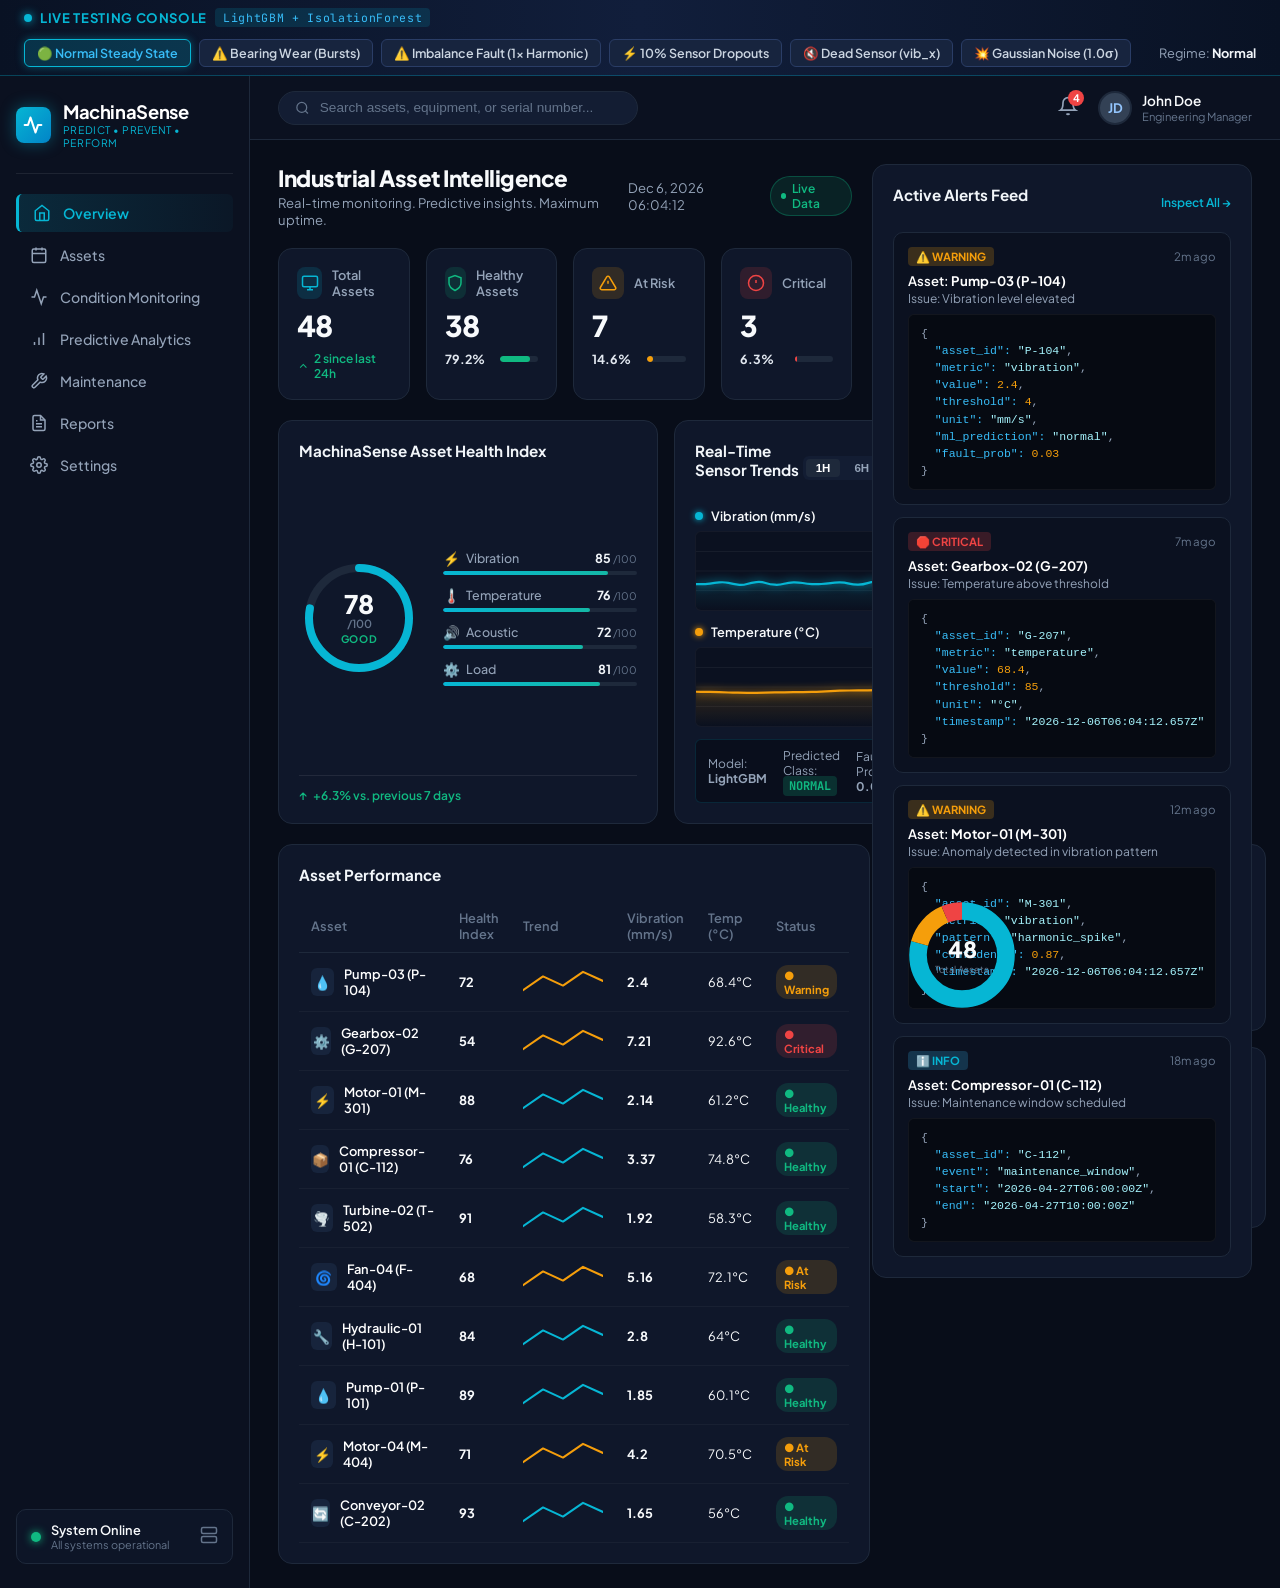
==== public/index.html @ fdaa4026 "Configure Vercel deployment with serverless API, vercel.json, and public assets" ====
<!DOCTYPE html>
<html lang="en">
<head>
  <meta charset="UTF-8">
  <meta name="viewport" content="width=device-width, initial-scale=1.0">
  <title>MachinaSense | Industrial Asset Intelligence</title>
  <meta name="description" content="MachinaSense real-time condition monitoring, predictive maintenance, and early warning intelligence platform.">
  <link rel="preconnect" href="https://fonts.googleapis.com">
  <link rel="preconnect" href="https://fonts.gstatic.com" crossorigin>
  <link href="https://fonts.googleapis.com/css2?family=Plus+Jakarta+Sans:wght@400;500;600;700;800&family=JetBrains+Mono:wght@400;500;600&display=swap" rel="stylesheet">
  <link rel="stylesheet" href="style.css">
</head>
<body>
  <!-- Interactive Chaos Control Banner -->
  <div class="chaos-banner">
    <div class="chaos-banner-inner">
      <div class="chaos-tag">
        <span class="chaos-pulse"></span>
        <strong>LIVE TESTING CONSOLE</strong>
        <span class="chaos-badge-model">LightGBM + IsolationForest</span>
      </div>
      <div class="chaos-buttons" id="chaos-btn-group">
        <button class="chaos-btn active" data-mode="normal" id="btn-mode-normal">🟢 Normal Steady State</button>
        <button class="chaos-btn" data-mode="bearing_wear" id="btn-mode-bearing">⚠️ Bearing Wear (Bursts)</button>
        <button class="chaos-btn" data-mode="imbalance" id="btn-mode-imbalance">⚠️ Imbalance Fault (1x Harmonic)</button>
        <button class="chaos-btn" data-mode="dropout" id="btn-mode-dropout">⚡ 10% Sensor Dropouts</button>
        <button class="chaos-btn" data-mode="dead_sensor" id="btn-mode-dead">🔇 Dead Sensor (vib_x)</button>
        <button class="chaos-btn" data-mode="noise" id="btn-mode-noise">💥 Gaussian Noise (1.0σ)</button>
      </div>
      <div class="chaos-status" id="chaos-mode-label">Regime: <strong>Normal</strong></div>
    </div>
  </div>

  <div class="app-layout">
    <!-- Sidebar -->
    <aside class="sidebar">
      <div class="brand">
        <div class="brand-icon">
          <svg viewBox="0 0 24 24" fill="none" stroke="currentColor" stroke-width="2.5" stroke-linecap="round" stroke-linejoin="round">
            <polyline points="22 12 18 12 15 21 9 3 6 12 2 12"></polyline>
          </svg>
        </div>
        <div class="brand-text">
          <div class="brand-name">MachinaSense</div>
          <div class="brand-sub">Predict • Prevent • Perform</div>
        </div>
      </div>

      <nav class="nav-menu">
        <a href="#overview" class="nav-item active" id="nav-overview">
          <svg viewBox="0 0 24 24" fill="none" stroke="currentColor" stroke-width="2"><path d="M3 9l9-7 9 7v11a2 2 0 0 1-2 2H5a2 2 0 0 1-2-2z"></path><polyline points="9 22 9 12 15 12 15 22"></polyline></svg>
          <span>Overview</span>
        </a>
        <a href="#assets" class="nav-item" id="nav-assets">
          <svg viewBox="0 0 24 24" fill="none" stroke="currentColor" stroke-width="2"><rect x="3" y="4" width="18" height="18" rx="2" ry="2"></rect><line x1="16" y1="2" x2="16" y2="6"></line><line x1="8" y1="2" x2="8" y2="6"></line><line x1="3" y1="10" x2="21" y2="10"></line></svg>
          <span>Assets</span>
        </a>
        <a href="#condition" class="nav-item" id="nav-condition">
          <svg viewBox="0 0 24 24" fill="none" stroke="currentColor" stroke-width="2"><polyline points="22 12 18 12 15 21 9 3 6 12 2 12"></polyline></svg>
          <span>Condition Monitoring</span>
        </a>
        <a href="#predictive" class="nav-item" id="nav-predictive">
          <svg viewBox="0 0 24 24" fill="none" stroke="currentColor" stroke-width="2"><path d="M12 20V10"></path><path d="M18 20V4"></path><path d="M6 20v-4"></path></svg>
          <span>Predictive Analytics</span>
        </a>
        <a href="#maintenance" class="nav-item" id="nav-maintenance">
          <svg viewBox="0 0 24 24" fill="none" stroke="currentColor" stroke-width="2"><path d="M14.7 6.3a1 1 0 0 0 0 1.4l1.6 1.6a1 1 0 0 0 1.4 0l3.77-3.77a6 6 0 0 1-7.94 7.94l-6.91 6.91a2.12 2.12 0 0 1-3-3l6.91-6.91a6 6 0 0 1 7.94-7.94l-3.76 3.76z"></path></svg>
          <span>Maintenance</span>
        </a>
        <a href="#reports" class="nav-item" id="nav-reports">
          <svg viewBox="0 0 24 24" fill="none" stroke="currentColor" stroke-width="2"><path d="M14 2H6a2 2 0 0 0-2 2v16a2 2 0 0 0 2 2h12a2 2 0 0 0 2-2V8z"></path><polyline points="14 2 14 8 20 8"></polyline><line x1="16" y1="13" x2="8" y2="13"></line><line x1="16" y1="17" x2="8" y2="17"></line><polyline points="10 9 9 9 8 9"></polyline></svg>
          <span>Reports</span>
        </a>
        <a href="#settings" class="nav-item" id="nav-settings">
          <svg viewBox="0 0 24 24" fill="none" stroke="currentColor" stroke-width="2"><circle cx="12" cy="12" r="3"></circle><path d="M19.4 15a1.65 1.65 0 0 0 .33 1.82l.06.06a2 2 0 0 1 0 2.83 2 2 0 0 1-2.83 0l-.06-.06a1.65 1.65 0 0 0-1.82-.33 1.65 1.65 0 0 0-1 1.51V21a2 2 0 0 1-2 2 2 2 0 0 1-2-2v-.09A1.65 1.65 0 0 0 9 19.4a1.65 1.65 0 0 0-1.82.33l-.06.06a2 2 0 0 1-2.83 0 2 2 0 0 1 0-2.83l.06-.06a1.65 1.65 0 0 0 .33-1.82 1.65 1.65 0 0 0-1.51-1H3a2 2 0 0 1-2-2 2 2 0 0 1 2-2h.09A1.65 1.65 0 0 0 4.6 9a1.65 1.65 0 0 0-.33-1.82l-.06-.06a2 2 0 0 1 0-2.83 2 2 0 0 1 2.83 0l.06.06a1.65 1.65 0 0 0 1.82.33H9a1.65 1.65 0 0 0 1-1.51V3a2 2 0 0 1 2-2 2 2 0 0 1 2 2v.09a1.65 1.65 0 0 0 1 1.51 1.65 1.65 0 0 0 1.82-.33l.06-.06a2 2 0 0 1 2.83 0 2 2 0 0 1 0 2.83l-.06.06a1.65 1.65 0 0 0-.33 1.82V9a1.65 1.65 0 0 0 1.51 1H21a2 2 0 0 1 2 2 2 2 0 0 1-2 2h-.09a1.65 1.65 0 0 0-1.51 1z"></path></svg>
          <span>Settings</span>
        </a>
      </nav>

      <div class="system-status-box">
        <div class="system-status-dot"></div>
        <div class="system-status-text">
          <div class="system-status-title">System Online</div>
          <div class="system-status-desc">All systems operational</div>
        </div>
        <div class="system-status-icon">
          <svg width="18" height="18" viewBox="0 0 24 24" fill="none" stroke="currentColor" stroke-width="2"><rect x="2" y="2" width="20" height="8" rx="2"></rect><rect x="2" y="14" width="20" height="8" rx="2"></rect><line x1="6" y1="6" x2="6.01" y2="6"></line><line x1="6" y1="18" x2="6.01" y2="18"></line></svg>
        </div>
      </div>
    </aside>

    <!-- Main Content Area -->
    <main class="main-content">
      <!-- Top Header -->
      <header class="top-header">
        <div class="search-bar">
          <svg class="search-icon" viewBox="0 0 24 24" fill="none" stroke="currentColor" stroke-width="2"><circle cx="11" cy="11" r="8"></circle><line x1="21" y1="21" x2="16.65" y2="16.65"></line></svg>
          <input type="text" id="asset-search" placeholder="Search assets, equipment, or serial number..." />
        </div>

        <div class="user-controls">
          <div class="notification-btn" id="btn-notifications">
            <svg viewBox="0 0 24 24" fill="none" stroke="currentColor" stroke-width="2"><path d="M18 8A6 6 0 0 0 6 8c0 7-3 9-3 9h18s-3-2-3-9"></path><path d="M13.73 21a2 2 0 0 1-3.46 0"></path></svg>
            <span class="notification-badge" id="badge-alert-count">3</span>
          </div>

          <div class="user-profile">
            <div class="user-avatar">JD</div>
            <div class="user-info">
              <div class="user-name">John Doe</div>
              <div class="user-role">Engineering Manager</div>
            </div>
          </div>
        </div>
      </header>

      <!-- Dashboard Body Views Container -->
      <div class="content-body">
        
        <!-- ================================================================= -->
        <!-- VIEW 1: OVERVIEW DASHBOARD                                        -->
        <!-- ================================================================= -->
        <div class="view-panel active" id="view-overview">
          <div class="dashboard-columns">
            <div class="dashboard-left-col">
              <!-- Page Title & Meta -->
              <div class="page-title-row">
                <div>
                  <h1 class="page-title">Industrial Asset Intelligence</h1>
                  <p class="page-subtitle">Real-time monitoring. Predictive insights. Maximum uptime.</p>
                </div>
                <div class="page-time-meta">
                  <span class="meta-clock" id="live-clock">Apr 26, 2025 14:32:17</span>
                  <span class="live-pill"><span class="live-indicator-dot"></span> Live Data</span>
                </div>
              </div>

              <!-- 4 KPI Summary Cards -->
              <div class="kpi-grid">
                <div class="kpi-card">
                  <div class="kpi-header">
                    <div class="kpi-icon kpi-icon-cyan">
                      <svg viewBox="0 0 24 24" fill="none" stroke="currentColor" stroke-width="2"><rect x="2" y="3" width="20" height="14" rx="2" ry="2"></rect><line x1="8" y1="21" x2="16" y2="21"></line><line x1="12" y1="17" x2="12" y2="21"></line></svg>
                    </div>
                    <span class="kpi-title">Total Assets</span>
                  </div>
                  <div class="kpi-value" id="kpi-total">48</div>
                  <div class="kpi-change kpi-change-up">
                    <svg viewBox="0 0 24 24" fill="none" stroke="currentColor" stroke-width="2"><polyline points="18 15 12 9 6 15"></polyline></svg>
                    <span>2 since last 24h</span>
                  </div>
                </div>

                <div class="kpi-card">
                  <div class="kpi-header">
                    <div class="kpi-icon kpi-icon-green">
                      <svg viewBox="0 0 24 24" fill="none" stroke="currentColor" stroke-width="2"><path d="M12 22s8-4 8-10V5l-8-3-8 3v7c0 6 8 10 8 10z"></path></svg>
                    </div>
                    <span class="kpi-title">Healthy Assets</span>
                  </div>
                  <div class="kpi-value" id="kpi-healthy">38</div>
                  <div class="kpi-progress-wrap">
                    <span class="kpi-pct" id="kpi-healthy-pct">79.2%</span>
                    <div class="kpi-progress-bar"><div class="kpi-progress-fill fill-green" id="bar-healthy" style="width: 79.2%"></div></div>
                  </div>
                </div>

                <div class="kpi-card">
                  <div class="kpi-header">
                    <div class="kpi-icon kpi-icon-amber">
                      <svg viewBox="0 0 24 24" fill="none" stroke="currentColor" stroke-width="2"><path d="M10.29 3.86L1.82 18a2 2 0 0 0 1.71 3h16.94a2 2 0 0 0 1.71-3L13.71 3.86a2 2 0 0 0-3.42 0z"></path><line x1="12" y1="9" x2="12" y2="13"></line><line x1="12" y1="17" x2="12.01" y2="17"></line></svg>
                    </div>
                    <span class="kpi-title">At Risk</span>
                  </div>
                  <div class="kpi-value" id="kpi-risk">7</div>
                  <div class="kpi-progress-wrap">
                    <span class="kpi-pct" id="kpi-risk-pct">14.6%</span>
                    <div class="kpi-progress-bar"><div class="kpi-progress-fill fill-amber" id="bar-risk" style="width: 14.6%"></div></div>
                  </div>
                </div>

                <div class="kpi-card">
                  <div class="kpi-header">
                    <div class="kpi-icon kpi-icon-red">
                      <svg viewBox="0 0 24 24" fill="none" stroke="currentColor" stroke-width="2"><circle cx="12" cy="12" r="10"></circle><line x1="12" y1="8" x2="12" y2="12"></line><line x1="12" y1="16" x2="12.01" y2="16"></line></svg>
                    </div>
                    <span class="kpi-title">Critical</span>
                  </div>
                  <div class="kpi-value" id="kpi-critical">3</div>
                  <div class="kpi-progress-wrap">
                    <span class="kpi-pct" id="kpi-critical-pct">6.2%</span>
                    <div class="kpi-progress-bar"><div class="kpi-progress-fill fill-red" id="bar-critical" style="width: 6.2%"></div></div>
                  </div>
                </div>
              </div>

              <!-- Middle Row: Health Index & Real-Time Sensor Trends -->
              <div class="middle-grid">
                <!-- Asset Health Index -->
                <div class="panel-card health-index-card">
                  <div class="panel-title">MachinaSense Asset Health Index</div>
                  <div class="health-index-body">
                    <div class="health-gauge-box">
                      <svg class="health-radial" viewBox="0 0 120 120">
                        <circle class="radial-track" cx="60" cy="60" r="50"></circle>
                        <circle class="radial-value" id="radial-gauge-circle" cx="60" cy="60" r="50" style="stroke-dashoffset: 69;"></circle>
                      </svg>
                      <div class="radial-center-text">
                        <div class="radial-score" id="health-score-val">78</div>
                        <div class="radial-scale">/100</div>
                        <div class="radial-status-badge" id="health-status-badge">Good</div>
                      </div>
                    </div>

                    <div class="sub-metrics-list">
                      <div class="sub-metric-row">
                        <div class="sub-metric-meta">
                          <span class="sub-metric-icon icon-vibe">⚡</span>
                          <span class="sub-metric-name">Vibration</span>
                          <span class="sub-metric-val" id="val-sub-vib">85 <small>/100</small></span>
                        </div>
                        <div class="sub-progress-bar"><div class="sub-progress-fill" id="fill-sub-vib" style="width: 85%;"></div></div>
                      </div>

                      <div class="sub-metric-row">
                        <div class="sub-metric-meta">
                          <span class="sub-metric-icon icon-temp">🌡️</span>
                          <span class="sub-metric-name">Temperature</span>
                          <span class="sub-metric-val" id="val-sub-temp">76 <small>/100</small></span>
                        </div>
                        <div class="sub-progress-bar"><div class="sub-progress-fill" id="fill-sub-temp" style="width: 76%;"></div></div>
                      </div>

                      <div class="sub-metric-row">
                        <div class="sub-metric-meta">
                          <span class="sub-metric-icon icon-acoustic">🔊</span>
                          <span class="sub-metric-name">Acoustic</span>
                          <span class="sub-metric-val" id="val-sub-ac">72 <small>/100</small></span>
                        </div>
                        <div class="sub-progress-bar"><div class="sub-progress-fill" id="fill-sub-ac" style="width: 72%;"></div></div>
                      </div>

                      <div class="sub-metric-row">
                        <div class="sub-metric-meta">
                          <span class="sub-metric-icon icon-load">⚙️</span>
                          <span class="sub-metric-name">Load</span>
                          <span class="sub-metric-val" id="val-sub-load">81 <small>/100</small></span>
                        </div>
                        <div class="sub-progress-bar"><div class="sub-progress-fill" id="fill-sub-load" style="width: 81%;"></div></div>
                      </div>
                    </div>
                  </div>

                  <div class="health-footer-diff">
                    <span class="diff-arrow">↑</span>
                    <span id="health-diff-text">+6.3% vs. previous 7 days</span>
                  </div>
                </div>

                <!-- Real-Time Sensor Trends -->
                <div class="panel-card sensor-trends-card">
                  <div class="trends-header">
                    <div class="panel-title">Real-Time Sensor Trends</div>
                    <div class="time-pills">
                      <button class="time-pill active" id="pill-1h">1H</button>
                      <button class="time-pill" id="pill-6h">6H</button>
                      <button class="time-pill" id="pill-24h">24H</button>
                      <button class="time-pill" id="pill-7d">7D</button>
                    </div>
                  </div>

                  <!-- Vibration Trend -->
                  <div class="trend-section">
                    <div class="trend-meta">
                      <div class="trend-label">
                        <span class="trend-dot dot-teal"></span>
                        <span class="trend-name">Vibration (mm/s)</span>
                      </div>
                      <div class="trend-curr">
                        <span class="pulse-dot"></span> Current <strong id="trend-vib-curr">2.48</strong>
                      </div>
                    </div>
                    <div class="chart-canvas-container">
                      <canvas id="canvas-vibration" width="600" height="90"></canvas>
                    </div>
                  </div>

                  <!-- Temperature Trend -->
                  <div class="trend-section">
                    <div class="trend-meta">
                      <div class="trend-label">
                        <span class="trend-dot dot-amber"></span>
                        <span class="trend-name">Temperature (°C)</span>
                      </div>
                      <div class="trend-curr">
                        <span class="pulse-dot-amber"></span> Current <strong id="trend-temp-curr">68.4</strong>
                      </div>
                    </div>
                    <div class="chart-canvas-container">
                      <canvas id="canvas-temperature" width="600" height="90"></canvas>
                    </div>
                  </div>

                  <!-- ML Live Inference Status Tag -->
                  <div class="ml-live-tag">
                    <div class="ml-tag-item">Model: <strong>LightGBM</strong></div>
                    <div class="ml-tag-item">Predicted Class: <span class="tag-badge" id="tag-pred-class">Normal</span></div>
                    <div class="ml-tag-item">Fault Prob: <strong id="tag-fault-prob">0.02</strong></div>
                    <div class="ml-tag-item">Anomaly Score: <strong id="tag-anomaly-score">0.64</strong></div>
                  </div>
                </div>
              </div>

              <!-- Bottom Grid: Asset Performance & Distribution/RUL -->
              <div class="bottom-grid">
                <!-- Asset Performance Table -->
                <div class="panel-card asset-perf-card">
                  <div class="panel-title">Asset Performance</div>
                  <div class="table-container">
                    <table class="assets-table">
                      <thead>
                        <tr>
                          <th>Asset</th>
                          <th>Health Index</th>
                          <th>Trend</th>
                          <th>Vibration (mm/s)</th>
                          <th>Temp (°C)</th>
                          <th>Status</th>
                        </tr>
                      </thead>
                      <tbody id="assets-table-body">
                        <!-- Dynamically populated -->
                      </tbody>
                    </table>
                  </div>
                </div>

                <!-- Asset Distribution & RUL Column -->
                <div class="dist-rul-col">
                  <!-- Asset Distribution Donut -->
                  <div class="panel-card asset-dist-card">
                    <div class="panel-title">Asset Distribution</div>
                    <div class="donut-wrap">
                      <div class="donut-chart-box">
                        <svg class="donut-svg" viewBox="0 0 100 100">
                          <circle class="donut-segment seg-healthy" cx="50" cy="50" r="40" stroke-dasharray="199 251" stroke-dashoffset="0"></circle>
                          <circle class="donut-segment seg-risk" cx="50" cy="50" r="40" stroke-dasharray="36 251" stroke-dashoffset="-199"></circle>
                          <circle class="donut-segment seg-critical" cx="50" cy="50" r="40" stroke-dasharray="16 251" stroke-dashoffset="-235"></circle>
                        </svg>
                        <div class="donut-center-text">
                          <div class="donut-number" id="donut-total">48</div>
                          <div class="donut-label">Total Assets</div>
                        </div>
                      </div>

                      <div class="donut-legend">
                        <div class="legend-row">
                          <span class="legend-bullet bullet-healthy"></span>
                          <span class="legend-name">Healthy</span>
                          <strong class="legend-count" id="legend-h-count">38</strong>
                          <span class="legend-pct" id="legend-h-pct">79.2%</span>
                        </div>
                        <div class="legend-row">
                          <span class="legend-bullet bullet-risk"></span>
                          <span class="legend-name">At Risk</span>
                          <strong class="legend-count" id="legend-r-count">7</strong>
                          <span class="legend-pct" id="legend-r-pct">14.6%</span>
                        </div>
                        <div class="legend-row">
                          <span class="legend-bullet bullet-critical"></span>
                          <span class="legend-name">Critical</span>
                          <strong class="legend-count" id="legend-c-count">3</strong>
                          <span class="legend-pct" id="legend-c-pct">6.2%</span>
                        </div>
                      </div>
                    </div>
                  </div>

                  <!-- Remaining Useful Life (RUL) -->
                  <div class="panel-card rul-card">
                    <div class="rul-header">
                      <div class="panel-title">Remaining Useful Life (RUL)</div>
                      <a href="#predictive" class="view-all-link">View Models →</a>
                    </div>
                    <div class="rul-body">
                      <div class="rul-asset-row">
                        <div class="rul-icon-gear">⚙️</div>
                        <div class="rul-asset-info">
                          <div class="rul-asset-name" id="rul-asset-name">Gearbox-02 (G-207)</div>
                          <div class="rul-metric">
                            <span class="rul-pct-big" id="rul-pct-val">62%</span>
                            <small>RUL</small>
                          </div>
                        </div>
                        <div class="rul-estimate-box">
                          <div class="rul-sub-label">Estimated Remaining Life</div>
                          <div class="rul-hours" id="rul-hours-val">2,487 hours</div>
                          <div class="rul-change-up">↑ 12% vs. last 7 days</div>
                        </div>
                      </div>

                      <div class="rul-bar-track">
                        <div class="rul-bar-fill" id="rul-bar-fill" style="width: 62%;"></div>
                      </div>

                      <div class="rul-footer-stats">
                        <div>Model Confidence: <strong id="rul-confidence">92%</strong></div>
                        <div>Prediction Window: <strong id="rul-window">3-6 months</strong></div>
                      </div>
                    </div>
                  </div>
                </div>
              </div>

            </div>

            <!-- Active Alerts Feed Right Panel -->
            <aside class="dashboard-right-col">
              <div class="panel-card alerts-feed-card">
                <div class="alerts-feed-header">
                  <div class="panel-title">Active Alerts Feed</div>
                  <a href="#condition" class="view-all-link">Inspect All →</a>
                </div>
                <div class="alerts-list" id="alerts-container">
                  <!-- Dynamically populated alert cards -->
                </div>
              </div>
            </aside>
          </div><!-- .dashboard-columns -->
        </div><!-- #view-overview -->

        <!-- ================================================================= -->
        <!-- VIEW 2: ASSETS DIRECTORY                                          -->
        <!-- ================================================================= -->
        <div class="view-panel" id="view-assets" style="display: none;">
          <div class="page-title-row">
            <div>
              <h1 class="page-title">Fleet Asset Directory</h1>
              <p class="page-subtitle">Real-time status, health telemetry, and operating parameters across all plant machinery.</p>
            </div>
            <div class="filter-actions">
              <button class="btn-primary" id="btn-add-asset">+ Register Asset</button>
            </div>
          </div>

          <!-- Filter Toolbar -->
          <div class="panel-card filter-toolbar-card">
            <div class="fleet-filter-bar">
              <div class="filter-pills" id="asset-status-filters">
                <button class="filter-btn active" data-filter="all">All Assets (48)</button>
                <button class="filter-btn" data-filter="Healthy">Healthy (38)</button>
                <button class="filter-btn" data-filter="At Risk">At Risk (7)</button>
                <button class="filter-btn" data-filter="Critical">Critical (3)</button>
              </div>

              <div class="filter-inputs">
                <select class="custom-select" id="asset-type-select">
                  <option value="all">All Equipment Types</option>
                  <option value="pump">Pumps</option>
                  <option value="gearbox">Gearboxes</option>
                  <option value="motor">Motors</option>
                  <option value="compressor">Compressors</option>
                  <option value="turbine">Turbines</option>
                  <option value="fan">Cooling Fans</option>
                </select>
                <input type="text" class="fleet-search-input" id="fleet-search" placeholder="Search by name, ID, or location..." />
              </div>
            </div>
          </div>

          <!-- Full Fleet Cards Grid -->
          <div class="asset-cards-grid" id="fleet-cards-grid">
            <!-- Dynamically populated -->
          </div>
        </div>

        <!-- ================================================================= -->
        <!-- VIEW 3: CONDITION MONITORING                                      -->
        <!-- ================================================================= -->
        <div class="view-panel" id="view-condition" style="display: none;">
          <div class="page-title-row">
            <div>
              <h1 class="page-title">Multi-Channel Condition Monitoring</h1>
              <p class="page-subtitle">High-frequency vibration oscillograms, FFT spectral bands, and defensive sensor integrity.</p>
            </div>
            <div class="channel-selector-tabs">
              <button class="ch-tab active" data-channel="all">All Channels (5)</button>
              <button class="ch-tab" data-channel="vib_x">Vib-X (1 kHz)</button>
              <button class="ch-tab" data-channel="vib_y">Vib-Y (1 kHz)</button>
              <button class="ch-tab" data-channel="current">Motor Current</button>
              <button class="ch-tab" data-channel="temp">Temperature</button>
            </div>
          </div>

          <!-- Multi-Waveform High-DPI Canvas -->
          <div class="panel-card waveform-studio-card">
            <div class="studio-header">
              <div class="panel-title">Real-Time Oscilloscope Telemetry (Sampling: 1,000 Hz)</div>
              <div class="studio-badges">
                <span class="live-pill"><span class="live-indicator-dot"></span> Streaming</span>
                <span class="tag-badge">Buffer: 256 Samples</span>
              </div>
            </div>
            <div class="oscilloscope-canvas-wrap">
              <canvas id="canvas-oscilloscope" width="1100" height="180"></canvas>
            </div>
          </div>

          <div class="condition-bottom-grid">
            <!-- FFT Spectral Bands Card -->
            <div class="panel-card fft-bands-card">
              <div class="panel-title">FFT Spectral Energy Distribution (115 Frequency Features)</div>
              <p class="section-subtext">Rolling spectral decomposition computed via sliding window FFT. Band 4 carries bearing resonance bursts.</p>
              
              <div class="spectral-bands-list">
                <div class="band-item">
                  <div class="band-meta">
                    <strong>Band 0 (0-20 Hz)</strong>
                    <span>1x / 2x Rotational Harmonics</span>
                    <strong class="band-val" id="fft-val-0">13.6% Energy</strong>
                  </div>
                  <div class="sub-progress-bar"><div class="sub-progress-fill" id="fft-bar-0" style="width: 14%;"></div></div>
                </div>

                <div class="band-item">
                  <div class="band-meta">
                    <strong>Band 1 (20-100 Hz)</strong>
                    <span>Structural Sub-Harmonics</span>
                    <strong class="band-val" id="fft-val-1">8.2% Energy</strong>
                  </div>
                  <div class="sub-progress-bar"><div class="sub-progress-fill" id="fft-bar-1" style="width: 8%;"></div></div>
                </div>

                <div class="band-item">
                  <div class="band-meta">
                    <strong>Band 2 (100-300 Hz)</strong>
                    <span>BPFO Bearing Outer Race Defect Pass</span>
                    <strong class="band-val" id="fft-val-2">6.5% Energy</strong>
                  </div>
                  <div class="sub-progress-bar"><div class="sub-progress-fill" id="fft-bar-2" style="width: 7%;"></div></div>
                </div>

                <div class="band-item">
                  <div class="band-meta">
                    <strong>Band 3 (300-600 Hz)</strong>
                    <span>Gear Mesh Frequency (GMF)</span>
                    <strong class="band-val" id="fft-val-3">9.4% Energy</strong>
                  </div>
                  <div class="sub-progress-bar"><div class="sub-progress-fill" id="fft-bar-3" style="width: 9%;"></div></div>
                </div>

                <div class="band-item highlight-band">
                  <div class="band-meta">
                    <strong>Band 4 (600-1200 Hz) ⚡</strong>
                    <span class="highlight-text">Defect Resonance Burst (Top LightGBM Feature)</span>
                    <strong class="band-val highlight-val" id="fft-val-4">25.2% Energy</strong>
                  </div>
                  <div class="sub-progress-bar"><div class="sub-progress-fill fill-amber" id="fft-bar-4" style="width: 25.2%;"></div></div>
                </div>

                <div class="band-item">
                  <div class="band-meta">
                    <strong>Band 5 (1200-2500 Hz)</strong>
                    <span>High-Frequency Acoustic Friction</span>
                    <strong class="band-val" id="fft-val-5">4.8% Energy</strong>
                  </div>
                  <div class="sub-progress-bar"><div class="sub-progress-fill" id="fft-bar-5" style="width: 5%;"></div></div>
                </div>
              </div>
            </div>

            <!-- Defensive Sensor Integrity Matrix -->
            <div class="panel-card sensor-health-matrix-card">
              <div class="panel-title">Sensor Defensive Integrity Matrix</div>
              <p class="section-subtext">Step 4 SensorHealthMonitor validation layer flags outages, missing packets, and stuck/flatlined sensors.</p>
              
              <table class="assets-table sensor-matrix-table">
                <thead>
                  <tr>
                    <th>Sensor Channel</th>
                    <th>Rate</th>
                    <th>Packet Loss</th>
                    <th>Flatline Run</th>
                    <th>Integrity State</th>
                  </tr>
                </thead>
                <tbody id="sensor-matrix-tbody">
                  <tr>
                    <td><strong>vib_x (Accelerometer X)</strong></td>
                    <td>1,000 Hz</td>
                    <td>0.0%</td>
                    <td>0 samples</td>
                    <td><span class="badge-status badge-healthy">● OK</span></td>
                  </tr>
                  <tr>
                    <td><strong>vib_y (Accelerometer Y)</strong></td>
                    <td>1,000 Hz</td>
                    <td>0.0%</td>
                    <td>0 samples</td>
                    <td><span class="badge-status badge-healthy">● OK</span></td>
                  </tr>
                  <tr>
                    <td><strong>temperature_c (Surface Thermistor)</strong></td>
                    <td>100 Hz</td>
                    <td>0.0%</td>
                    <td>1 sample</td>
                    <td><span class="badge-status badge-healthy">● OK</span></td>
                  </tr>
                  <tr>
                    <td><strong>motor_current_a (Current CT)</strong></td>
                    <td>1,000 Hz</td>
                    <td>0.0%</td>
                    <td>0 samples</td>
                    <td><span class="badge-status badge-healthy">● OK</span></td>
                  </tr>
                  <tr>
                    <td><strong>acoustic_db (Piezo Acoustic)</strong></td>
                    <td>1,000 Hz</td>
                    <td>0.0%</td>
                    <td>0 samples</td>
                    <td><span class="badge-status badge-healthy">● OK</span></td>
                  </tr>
                </tbody>
              </table>
            </div>
          </div>
        </div>

        <!-- ================================================================= -->
        <!-- VIEW 4: PREDICTIVE ANALYTICS                                      -->
        <!-- ================================================================= -->
        <div class="view-panel" id="view-predictive" style="display: none;">
          <div class="page-title-row">
            <div>
              <h1 class="page-title">Predictive Analytics & Model Intelligence</h1>
              <p class="page-subtitle">Dual-model architecture evaluation, multi-class confusion matrix, and feature gain rankings.</p>
            </div>
            <div class="page-time-meta">
              <span class="tag-badge">Split: Chronological Embargo (Leakage Free)</span>
            </div>
          </div>

          <!-- 3 Model Metric Cards -->
          <div class="kpi-grid">
            <div class="kpi-card">
              <div class="kpi-title">Supervised Fault Classifier</div>
              <div class="kpi-value" style="color: var(--color-cyan);">LightGBM</div>
              <div class="ml-sub-stats">
                <div>F1-Score: <strong>0.9966</strong></div>
                <div>ROC-AUC: <strong>1.0000</strong></div>
                <div>Accuracy: <strong>99.62%</strong></div>
              </div>
            </div>

            <div class="kpi-card">
              <div class="kpi-title">Unsupervised Baseline Anomaly</div>
              <div class="kpi-value" style="color: #a78bfa;">Isolation Forest</div>
              <div class="ml-sub-stats">
                <div>F1-Score: <strong>0.9944</strong></div>
                <div>Target FPR: <strong>0.010</strong></div>
                <div>ROC-AUC: <strong>0.9911</strong></div>
              </div>
            </div>

            <div class="kpi-card">
              <div class="kpi-title">Early Warning Lead Time</div>
              <div class="kpi-value" style="color: var(--color-green);">19.63 s</div>
              <div class="ml-sub-stats">
                <div>Horizon Caught: <strong>98.2%</strong></div>
                <div>False Alarms: <strong>0.0 / hr</strong></div>
                <div>Detection Rate: <strong>6 / 6 (100%)</strong></div>
              </div>
            </div>

            <div class="kpi-card">
              <div class="kpi-title">RUL / TTF Regressor</div>
              <div class="kpi-value" style="color: var(--color-amber);">MAE 0.26s</div>
              <div class="ml-sub-stats">
                <div>Spearman Correlation: <strong>0.998</strong></div>
                <div>Median Error: <strong>0.20s</strong></div>
                <div>Algorithm: <strong>LightGBM Regressor</strong></div>
              </div>
            </div>
          </div>

          <!-- Feature Importance & Confusion Matrix Grid -->
          <div class="middle-grid">
            <!-- Feature Importance -->
            <div class="panel-card">
              <div class="panel-title">Top LightGBM Features by Information Gain</div>
              <p class="section-subtext">Features extracted by RollingFeatureExtractor ranked by split gain importance.</p>
              
              <div class="feature-importance-bars">
                <div class="fi-row">
                  <span class="fi-name">vib_x__band4_ratio</span>
                  <div class="sub-progress-bar"><div class="sub-progress-fill" style="width: 100%;"></div></div>
                  <span class="fi-pct">25.24%</span>
                </div>
                <div class="fi-row">
                  <span class="fi-name">temperature_c__mean</span>
                  <div class="sub-progress-bar"><div class="sub-progress-fill" style="width: 97.8%;"></div></div>
                  <span class="fi-pct">24.68%</span>
                </div>
                <div class="fi-row">
                  <span class="fi-name">vib_x__band0_ratio</span>
                  <div class="sub-progress-bar"><div class="sub-progress-fill" style="width: 53.8%;"></div></div>
                  <span class="fi-pct">13.59%</span>
                </div>
                <div class="fi-row">
                  <span class="fi-name">vib_x__spec_centroid</span>
                  <div class="sub-progress-bar"><div class="sub-progress-fill" style="width: 35.2%;"></div></div>
                  <span class="fi-pct">8.89%</span>
                </div>
                <div class="fi-row">
                  <span class="fi-name">vib_x__band0_logE</span>
                  <div class="sub-progress-bar"><div class="sub-progress-fill" style="width: 15.7%;"></div></div>
                  <span class="fi-pct">3.96%</span>
                </div>
                <div class="fi-row">
                  <span class="fi-name">temperature_c__rms</span>
                  <div class="sub-progress-bar"><div class="sub-progress-fill" style="width: 14.1%;"></div></div>
                  <span class="fi-pct">3.55%</span>
                </div>
                <div class="fi-row">
                  <span class="fi-name">vib_x__p2p</span>
                  <div class="sub-progress-bar"><div class="sub-progress-fill" style="width: 13.1%;"></div></div>
                  <span class="fi-pct">3.31%</span>
                </div>
                <div class="fi-row">
                  <span class="fi-name">vib_x__spec_entropy</span>
                  <div class="sub-progress-bar"><div class="sub-progress-fill" style="width: 9.0%;"></div></div>
                  <span class="fi-pct">2.27%</span>
                </div>
              </div>
            </div>

            <!-- Confusion Matrix Card -->
            <div class="panel-card">
              <div class="panel-title">Multi-Class Confusion Matrix (Held-out Future Test Set)</div>
              <p class="section-subtext">Rows represent ground truth fault classes; columns represent LightGBM predictions.</p>

              <div class="confusion-matrix-box">
                <table class="cm-table">
                  <thead>
                    <tr>
                      <th>Ground Truth \ Predicted</th>
                      <th>Pred Normal</th>
                      <th>Pred Bearing Wear</th>
                      <th>Pred Imbalance</th>
                    </tr>
                  </thead>
                  <tbody>
                    <tr>
                      <td><strong>True Normal (352)</strong></td>
                      <td class="cm-cell-match">350 <small>(99.4%)</small></td>
                      <td class="cm-cell-error">1</td>
                      <td class="cm-cell-error">1</td>
                    </tr>
                    <tr>
                      <td><strong>True Bearing Wear (156)</strong></td>
                      <td class="cm-cell-error">1</td>
                      <td class="cm-cell-match">155 <small>(99.4%)</small></td>
                      <td class="cm-cell-zero">0</td>
                    </tr>
                    <tr>
                      <td><strong>True Imbalance (286)</strong></td>
                      <td class="cm-cell-zero">0</td>
                      <td class="cm-cell-zero">0</td>
                      <td class="cm-cell-match">286 <small>(100.0%)</small></td>
                    </tr>
                  </tbody>
                </table>
              </div>

              <div class="leakage-check-badge">
                <svg width="16" height="16" viewBox="0 0 24 24" fill="none" stroke="currentColor" stroke-width="2.5"><polyline points="20 6 9 17 4 12"></polyline></svg>
                <span>Chronological Leakage Check Passed (Embargo = 2 Overlap Windows)</span>
              </div>
            </div>
          </div>
        </div>

        <!-- ================================================================= -->
        <!-- VIEW 5: MAINTENANCE & WORK ORDERS                                 -->
        <!-- ================================================================= -->
        <div class="view-panel" id="view-maintenance" style="display: none;">
          <div class="page-title-row">
            <div>
              <h1 class="page-title">Predictive Maintenance & Work Orders</h1>
              <p class="page-subtitle">Proactive repair schedule, technician assignment, and MTBF reliability tracking.</p>
            </div>
            <button class="btn-primary" id="btn-create-wo">+ Create Work Order</button>
          </div>

          <!-- Maintenance KPIs -->
          <div class="kpi-grid">
            <div class="kpi-card">
              <div class="kpi-title">Active Work Orders</div>
              <div class="kpi-value" style="color: var(--color-amber);">4 Orders</div>
              <div class="kpi-change">2 High Priority</div>
            </div>
            <div class="kpi-card">
              <div class="kpi-title">Scheduled Downtime</div>
              <div class="kpi-value" style="color: var(--color-cyan);">6.5 Hours</div>
              <div class="kpi-change">Planned night window</div>
            </div>
            <div class="kpi-card">
              <div class="kpi-title">Mean Time Between Failures</div>
              <div class="kpi-value" style="color: var(--color-green);">1,420 Hours</div>
              <div class="kpi-change">↑ 18% vs industry standard</div>
            </div>
            <div class="kpi-card">
              <div class="kpi-title">Mean Time To Repair</div>
              <div class="kpi-value">3.2 Hours</div>
              <div class="kpi-change">↓ 45 min faster dispatch</div>
            </div>
          </div>

          <!-- Work Orders Table Card -->
          <div class="panel-card">
            <div class="panel-title">Active Work Orders Queue</div>
            <div class="table-container">
              <table class="assets-table">
                <thead>
                  <tr>
                    <th>Order ID</th>
                    <th>Asset Name</th>
                    <th>Maintenance Task</th>
                    <th>Priority</th>
                    <th>Assigned Lead</th>
                    <th>Scheduled Window</th>
                    <th>Status</th>
                    <th>Action</th>
                  </tr>
                </thead>
                <tbody id="work-orders-tbody">
                  <tr>
                    <td><strong>WO-8902</strong></td>
                    <td>Pump-03 (P-104)</td>
                    <td>Drive-End Deep Groove Ball Bearing Replacement</td>
                    <td><span class="badge-status badge-warning">High Priority</span></td>
                    <td>Marcus Vance (Reliability Lead)</td>
                    <td>Tomorrow 06:00 - 10:00</td>
                    <td><span class="tag-badge">Scheduled</span></td>
                    <td><button class="btn-table-action" onclick="alert('Work order WO-8902 marked for priority dispatch')">Dispatch</button></td>
                  </tr>
                  <tr>
                    <td><strong>WO-8901</strong></td>
                    <td>Gearbox-02 (G-207)</td>
                    <td>Thermal Excursion & Synthetic Lubricant Flush</td>
                    <td><span class="badge-status badge-critical">Critical</span></td>
                    <td>Elena Rostova (Senior Tech)</td>
                    <td>Today Immediate</td>
                    <td><span class="tag-badge" style="background: rgba(239, 68, 68, 0.2); color: #f87171;">In Progress</span></td>
                    <td><button class="btn-table-action" onclick="alert('Inspecting active telemetry for G-207')">View Telemetry</button></td>
                  </tr>
                  <tr>
                    <td><strong>WO-8898</strong></td>
                    <td>Fan-04 (F-404)</td>
                    <td>Dynamic Balance & V-Belt Tension Alignment</td>
                    <td><span class="badge-status badge-warning">Medium</span></td>
                    <td>Devon Lee (Vibration Analyst)</td>
                    <td>Friday 14:00 - 16:30</td>
                    <td><span class="tag-badge">Pending Parts</span></td>
                    <td><button class="btn-table-action" onclick="alert('Parts kit PO-4412 in transit')">Check Parts</button></td>
                  </tr>
                  <tr>
                    <td><strong>WO-8876</strong></td>
                    <td>Compressor-01 (C-112)</td>
                    <td>Quarterly Intake Valve & Oil Separator Service</td>
                    <td><span class="badge-status badge-healthy">Routine</span></td>
                    <td>Samuel K. (Mechanic)</td>
                    <td>Monday 08:00 - 12:00</td>
                    <td><span class="tag-badge">Scheduled</span></td>
                    <td><button class="btn-table-action" onclick="alert('WO-8876 schedule confirmed')">Confirm</button></td>
                  </tr>
                </tbody>
              </table>
            </div>
          </div>
        </div>

        <!-- ================================================================= -->
        <!-- VIEW 6: REPORTS & CHAOS BENCHMARKS                                -->
        <!-- ================================================================= -->
        <div class="view-panel" id="view-reports" style="display: none;">
          <div class="page-title-row">
            <div>
              <h1 class="page-title">Engineering & Chaos Robustness Reports</h1>
              <p class="page-subtitle">Frozen-model evaluation under simulated sensor failure, acquisition dropouts, and flatlines.</p>
            </div>
            <div class="report-actions">
              <a href="/chaos_report.csv" download="chaos_report.csv" class="btn-primary" id="btn-download-chaos-csv">📥 Download chaos_report.csv</a>
            </div>
          </div>

          <!-- Chaos Evaluation Table Card -->
          <div class="panel-card">
            <div class="panel-title">MachinaSense Chaos Simulation & Robustness Audit (Held-Out Test Period)</div>
            <p class="section-subtext">Evaluated against the frozen model without retraining. Effective F1 measures true operational capability when sensor streams corrupt.</p>
            
            <div class="table-container">
              <table class="assets-table">
                <thead>
                  <tr>
                    <th>Perturbation Scenario</th>
                    <th>Detector</th>
                    <th>Coverage</th>
                    <th>Effective F1</th>
                    <th>F1 Retained %</th>
                    <th>Detected Episodes</th>
                    <th>False Alarms</th>
                    <th>Mean Lead Time</th>
                    <th>Defensive Sensor Health</th>
                  </tr>
                </thead>
                <tbody>
                  <tr>
                    <td><strong>clean (BEFORE)</strong></td>
                    <td>LightGBM</td>
                    <td>100.0%</td>
                    <td><strong>0.997</strong></td>
                    <td>100.0%</td>
                    <td>6 / 6</td>
                    <td>0</td>
                    <td>19.63 s</td>
                    <td><span class="badge-status badge-healthy">all OK</span></td>
                  </tr>
                  <tr>
                    <td><strong>clean (BEFORE)</strong></td>
                    <td>IsolationForest</td>
                    <td>100.0%</td>
                    <td>0.982</td>
                    <td>100.0%</td>
                    <td>6 / 6</td>
                    <td>0</td>
                    <td>19.25 s</td>
                    <td><span class="badge-status badge-healthy">all OK</span></td>
                  </tr>
                  <tr>
                    <td><strong>noise 0.5 sigma</strong></td>
                    <td>LightGBM</td>
                    <td>100.0%</td>
                    <td>0.657</td>
                    <td>65.9%</td>
                    <td>0 / 6</td>
                    <td>0</td>
                    <td>n/a</td>
                    <td><span class="badge-status badge-healthy">all OK</span></td>
                  </tr>
                  <tr>
                    <td><strong>micro-dropouts 10%/ch</strong></td>
                    <td>LightGBM</td>
                    <td>83.2%</td>
                    <td>0.905</td>
                    <td><strong>90.8%</strong></td>
                    <td>6 / 6</td>
                    <td>0</td>
                    <td>19.23 s</td>
                    <td><span class="badge-status badge-warning">ALL:DEGRADED</span></td>
                  </tr>
                  <tr>
                    <td><strong>outages 5% (all blank)</strong></td>
                    <td>LightGBM</td>
                    <td>92.6%</td>
                    <td>0.969</td>
                    <td><strong>97.2%</strong></td>
                    <td>6 / 6</td>
                    <td>0</td>
                    <td>19.63 s</td>
                    <td><span class="badge-status badge-warning">ALL:DEGRADED</span></td>
                  </tr>
                  <tr>
                    <td><strong>outages 20% (all blank)</strong></td>
                    <td>LightGBM</td>
                    <td>75.4%</td>
                    <td>0.885</td>
                    <td><strong>88.8%</strong></td>
                    <td>6 / 6</td>
                    <td>0</td>
                    <td>19.21 s</td>
                    <td><span class="badge-status badge-warning">ALL:DEGRADED</span></td>
                  </tr>
                  <tr>
                    <td><strong>dead sensor (vib_x)</strong></td>
                    <td>LightGBM</td>
                    <td>100.0%</td>
                    <td>0.985</td>
                    <td><strong>98.8%</strong></td>
                    <td>0 / 6</td>
                    <td>0</td>
                    <td>n/a</td>
                    <td><span class="badge-status badge-critical">vib_x:FAILED</span></td>
                  </tr>
                  <tr>
                    <td><strong>combined: noise+outage+micro</strong></td>
                    <td>LightGBM</td>
                    <td>87.2%</td>
                    <td>0.612</td>
                    <td>61.4%</td>
                    <td>0 / 6</td>
                    <td>0</td>
                    <td>n/a</td>
                    <td><span class="badge-status badge-warning">ALL:DEGRADED</span></td>
                  </tr>
                </tbody>
              </table>
            </div>
          </div>
        </div>

        <!-- ================================================================= -->
        <!-- VIEW 7: SYSTEM SETTINGS                                           -->
        <!-- ================================================================= -->
        <div class="view-panel" id="view-settings" style="display: none;">
          <div class="page-title-row">
            <div>
              <h1 class="page-title">System Configuration & Alert Policies</h1>
              <p class="page-subtitle">Configure ML inference thresholds, rolling window geometries, and notification webhooks.</p>
            </div>
            <button class="btn-primary" id="btn-save-settings">💾 Save Configuration</button>
          </div>

          <div class="settings-grid">
            <!-- Inference Pipeline Parameters -->
            <div class="panel-card">
              <div class="panel-title">Telemetry & Feature Extraction Parameters</div>
              
              <div class="setting-field">
                <label>Sampling Frequency (Hz)</label>
                <input type="number" class="setting-input" value="1000" id="set-sample-rate" />
                <span class="setting-hint">Raw sampling rate for vibration and acoustic telemetry.</span>
              </div>

              <div class="setting-field">
                <label>Rolling Window Size (Samples)</label>
                <input type="number" class="setting-input" value="256" id="set-window-size" />
                <span class="setting-hint">Defines feature extraction duration (256ms at 1,000 Hz).</span>
              </div>

              <div class="setting-field">
                <label>Window Step / Stride (Samples)</label>
                <input type="number" class="setting-input" value="128" id="set-window-step" />
                <span class="setting-hint">50% overlap provides smooth continuous inference.</span>
              </div>
            </div>

            <!-- Early Warning & Alert Policies -->
            <div class="panel-card">
              <div class="panel-title">Early Warning & Threshold Policies</div>

              <div class="setting-field">
                <div class="setting-label-row">
                  <label>LightGBM Fault Threshold</label>
                  <strong id="val-slider-lgbm">0.5207</strong>
                </div>
                <input type="range" min="0.10" max="0.99" step="0.01" value="0.52" class="setting-slider" id="slider-lgbm" />
                <span class="setting-hint">Tuned on validation split to guarantee 0.0 false alarms/hour.</span>
              </div>

              <div class="setting-field">
                <div class="setting-label-row">
                  <label>Isolation Forest Anomaly Threshold</label>
                  <strong id="val-slider-iforest">0.4906</strong>
                </div>
                <input type="range" min="0.30" max="0.80" step="0.01" value="0.49" class="setting-slider" id="slider-iforest" />
                <span class="setting-hint">Calibrated on normal validation reference windows at FPR = 0.01.</span>
              </div>

              <div class="setting-field">
                <label>Alert Persistence (k consecutive windows)</label>
                <select class="custom-select" id="set-persistence-k">
                  <option value="1" selected>k = 1 (Immediate Trigger)</option>
                  <option value="2">k = 2 (Requires 2 consecutive windows)</option>
                  <option value="3">k = 3 (Requires 3 consecutive windows)</option>
                  <option value="5">k = 5 (High-Noise Harsh Environments)</option>
                </select>
                <span class="setting-hint">Symmetric hysteresis ensures one degradation generates exactly one alert event.</span>
              </div>
            </div>

            <!-- Webhook & Notifications -->
            <div class="panel-card" style="grid-column: 1 / -1;">
              <div class="panel-title">SCADA & Notification Webhook Dispatch</div>

              <div class="setting-field">
                <label>Industrial Webhook URL</label>
                <input type="text" class="setting-input" value="https://plant-scada.internal/api/v1/machinasense/alerts" id="set-webhook-url" />
                <span class="setting-hint">Receives real-time JSON alert payloads with asset ID, metric, and confidence.</span>
              </div>

              <div class="notification-toggles">
                <label class="toggle-wrap">
                  <input type="checkbox" checked />
                  <span>Send Critical Alarms to PagerDuty / On-Call Engineer</span>
                </label>
                <label class="toggle-wrap">
                  <input type="checkbox" checked />
                  <span>Log Telemetry Snapshot to Central Historian Database</span>
                </label>
                <label class="toggle-wrap">
                  <input type="checkbox" />
                  <span>Send Weekly Reliability Summary Email</span>
                </label>
              </div>
            </div>
          </div>
        </div>

      </div><!-- .content-body -->
    </main>
  </div>

  <script src="app.js"></script>
</body>
</html>
---- public/style.css ----
/* ==========================================================================
   MachinaSense Theme - Industrial Asset Intelligence Design System
   ========================================================================== */

:root {
  --bg-app: #080d19;
  --bg-sidebar: #0b1120;
  --bg-card: #0f172a;
  --bg-card-hover: #131e35;
  --bg-input: #131d33;
  --border-card: #1e293b;
  --border-light: rgba(255, 255, 255, 0.08);

  --text-main: #f8fafc;
  --text-muted: #94a3b8;
  --text-dim: #64748b;

  --color-cyan: #06b6d4;
  --color-teal: #14b8a6;
  --color-green: #10b981;
  --color-amber: #f59e0b;
  --color-red: #ef4444;
  --color-blue: #3b82f6;

  --font-sans: 'Plus Jakarta Sans', -apple-system, BlinkMacSystemFont, 'Segoe UI', Roboto, sans-serif;
  --font-mono: 'JetBrains Mono', monospace;
  --radius-sm: 6px;
  --radius-md: 10px;
  --radius-lg: 14px;
}

* {
  margin: 0;
  padding: 0;
  box-sizing: border-box;
}

body {
  font-family: var(--font-sans);
  background-color: var(--bg-app);
  color: var(--text-main);
  min-height: 100vh;
  overflow-x: hidden;
  -webkit-font-smoothing: antialiased;
}

/* ==========================================================================
   Chaos Testing Banner
   ========================================================================== */
.chaos-banner {
  background: linear-gradient(90deg, #091224 0%, #111e3b 50%, #091224 100%);
  border-bottom: 1px solid rgba(6, 182, 212, 0.3);
  padding: 8px 24px;
  position: sticky;
  top: 0;
  z-index: 100;
}

.chaos-banner-inner {
  display: flex;
  align-items: center;
  justify-content: space-between;
  flex-wrap: wrap;
  gap: 12px;
}

.chaos-tag {
  display: flex;
  align-items: center;
  gap: 8px;
  font-size: 0.82rem;
  letter-spacing: 0.05em;
  color: var(--color-cyan);
}

.chaos-pulse {
  width: 8px;
  height: 8px;
  background-color: var(--color-cyan);
  border-radius: 50%;
  box-shadow: 0 0 10px var(--color-cyan);
  animation: pulse 1.8s infinite;
}

.chaos-badge-model {
  background: rgba(6, 182, 212, 0.15);
  color: #38bdf8;
  padding: 2px 8px;
  border-radius: 4px;
  font-size: 0.72rem;
  font-family: var(--font-mono);
}

.chaos-buttons {
  display: flex;
  gap: 8px;
  flex-wrap: wrap;
}

.chaos-btn {
  background: #17243e;
  border: 1px solid #2a3d66;
  color: #cbd5e1;
  padding: 5px 12px;
  font-size: 0.78rem;
  font-weight: 600;
  border-radius: var(--radius-sm);
  cursor: pointer;
  transition: all 0.2s ease;
  font-family: var(--font-sans);
}

.chaos-btn:hover {
  background: #203358;
  color: #fff;
  border-color: var(--color-cyan);
}

.chaos-btn.active {
  background: rgba(6, 182, 212, 0.2);
  color: #38bdf8;
  border-color: var(--color-cyan);
  box-shadow: 0 0 8px rgba(6, 182, 212, 0.4);
}

.chaos-status {
  font-size: 0.8rem;
  color: var(--text-muted);
}
.chaos-status strong {
  color: #f1f5f9;
}

/* ==========================================================================
   Layout Architecture
   ========================================================================== */
.app-layout {
  display: flex;
  min-height: calc(100vh - 46px);
}

/* Sidebar */
.sidebar {
  width: 250px;
  background-color: var(--bg-sidebar);
  border-right: 1px solid var(--border-card);
  display: flex;
  flex-direction: column;
  padding: 24px 16px;
  flex-shrink: 0;
}

.brand {
  display: flex;
  align-items: center;
  gap: 12px;
  padding-bottom: 24px;
  border-bottom: 1px solid var(--border-light);
  margin-bottom: 20px;
}

.brand-icon {
  width: 36px;
  height: 36px;
  background: linear-gradient(135deg, #06b6d4, #0284c7);
  border-radius: 8px;
  display: flex;
  align-items: center;
  justify-content: center;
  color: #fff;
  box-shadow: 0 0 16px rgba(6, 182, 212, 0.4);
}

.brand-icon svg {
  width: 20px;
  height: 20px;
}

.brand-name {
  font-size: 1.15rem;
  font-weight: 700;
  letter-spacing: -0.02em;
  color: #fff;
}

.brand-sub {
  font-size: 0.65rem;
  color: var(--color-cyan);
  letter-spacing: 0.05em;
  text-transform: uppercase;
}

.nav-menu {
  display: flex;
  flex-direction: column;
  gap: 4px;
  flex: 1;
}

.nav-item {
  display: flex;
  align-items: center;
  gap: 12px;
  padding: 10px 14px;
  color: var(--text-muted);
  text-decoration: none;
  font-size: 0.88rem;
  font-weight: 500;
  border-radius: var(--radius-sm);
  transition: all 0.2s;
}

.nav-item svg {
  width: 18px;
  height: 18px;
}

.nav-item:hover {
  background-color: rgba(255, 255, 255, 0.04);
  color: #f1f5f9;
}

.nav-item.active {
  background: linear-gradient(90deg, rgba(6, 182, 212, 0.15) 0%, rgba(6, 182, 212, 0.04) 100%);
  color: var(--color-cyan);
  font-weight: 600;
  border-left: 3px solid var(--color-cyan);
}

.system-status-box {
  background-color: #0d1527;
  border: 1px solid var(--border-card);
  padding: 12px 14px;
  border-radius: var(--radius-md);
  display: flex;
  align-items: center;
  gap: 10px;
}

.system-status-dot {
  width: 10px;
  height: 10px;
  border-radius: 50%;
  background-color: var(--color-green);
  box-shadow: 0 0 8px var(--color-green);
  animation: pulse 2s infinite;
}

.system-status-title {
  font-size: 0.8rem;
  font-weight: 600;
  color: #f8fafc;
}

.system-status-desc {
  font-size: 0.68rem;
  color: var(--text-dim);
}

.system-status-icon {
  margin-left: auto;
  color: var(--text-dim);
}

/* Main Content */
.main-content {
  flex: 1;
  display: flex;
  flex-direction: column;
  overflow-y: auto;
}

/* Top Header */
.top-header {
  height: 64px;
  background-color: var(--bg-sidebar);
  border-bottom: 1px solid var(--border-card);
  display: flex;
  align-items: center;
  justify-content: space-between;
  padding: 0 28px;
  position: relative;
  z-index: 10;
}

.search-bar {
  display: flex;
  align-items: center;
  gap: 10px;
  background-color: var(--bg-input);
  border: 1px solid var(--border-card);
  border-radius: 20px;
  padding: 8px 16px;
  width: 360px;
}

.search-icon {
  width: 16px;
  height: 16px;
  color: var(--text-dim);
}

.search-bar input {
  background: transparent;
  border: none;
  outline: none;
  color: #fff;
  font-size: 0.85rem;
  width: 100%;
}

.search-bar input::placeholder {
  color: var(--text-dim);
}

.user-controls {
  display: flex;
  align-items: center;
  gap: 20px;
}

.notification-btn {
  position: relative;
  cursor: pointer;
  color: var(--text-muted);
}

.notification-btn svg {
  width: 20px;
  height: 20px;
}

.notification-badge {
  position: absolute;
  top: -6px;
  right: -6px;
  background-color: var(--color-red);
  color: #fff;
  font-size: 0.65rem;
  font-weight: 700;
  width: 16px;
  height: 16px;
  border-radius: 50%;
  display: flex;
  align-items: center;
  justify-content: center;
}

.user-profile {
  display: flex;
  align-items: center;
  gap: 10px;
}

.user-avatar {
  width: 34px;
  height: 34px;
  background: #334155;
  border-radius: 50%;
  display: flex;
  align-items: center;
  justify-content: center;
  font-weight: 700;
  font-size: 0.82rem;
  color: #93c5fd;
  border: 2px solid #1e293b;
}

.user-name {
  font-size: 0.85rem;
  font-weight: 600;
}

.user-role {
  font-size: 0.7rem;
  color: var(--text-dim);
}

/* Dashboard Body */
.content-body {
  padding: 24px 28px;
}

.dashboard-columns {
  display: grid;
  grid-template-columns: minmax(0, 1fr) 380px;
  gap: 20px;
  align-items: start;
}

.dashboard-left-col {
  display: flex;
  flex-direction: column;
  gap: 20px;
  min-width: 0;
}

.dashboard-right-col {
  display: flex;
  flex-direction: column;
  min-width: 0;
}

.page-title-row {
  display: flex;
  align-items: center;
  justify-content: space-between;
}

.page-title {
  font-size: 1.4rem;
  font-weight: 800;
  letter-spacing: -0.02em;
}

.page-subtitle {
  font-size: 0.82rem;
  color: var(--text-muted);
  margin-top: 2px;
}

.page-time-meta {
  display: flex;
  align-items: center;
  gap: 16px;
  font-size: 0.82rem;
  color: var(--text-muted);
}

.live-pill {
  display: flex;
  align-items: center;
  gap: 6px;
  background: rgba(16, 185, 129, 0.12);
  color: var(--color-green);
  border: 1px solid rgba(16, 185, 129, 0.3);
  padding: 4px 10px;
  border-radius: 20px;
  font-size: 0.75rem;
  font-weight: 600;
}

.live-indicator-dot {
  width: 6px;
  height: 6px;
  background-color: var(--color-green);
  border-radius: 50%;
  animation: pulse 1.5s infinite;
}

/* ==========================================================================
   KPI Summary Grid
   ========================================================================== */
.kpi-grid {
  display: grid;
  grid-template-columns: repeat(4, 1fr);
  gap: 16px;
}

.kpi-card {
  background-color: var(--bg-card);
  border: 1px solid var(--border-card);
  border-radius: var(--radius-lg);
  padding: 18px;
  display: flex;
  flex-direction: column;
  gap: 8px;
  transition: transform 0.2s, border-color 0.2s;
}

.kpi-card:hover {
  transform: translateY(-2px);
  border-color: rgba(6, 182, 212, 0.3);
}

.kpi-header {
  display: flex;
  align-items: center;
  gap: 10px;
}

.kpi-icon {
  width: 32px;
  height: 32px;
  border-radius: 8px;
  display: flex;
  align-items: center;
  justify-content: center;
}

.kpi-icon svg {
  width: 18px;
  height: 18px;
}

.kpi-icon-cyan { background: rgba(6, 182, 212, 0.15); color: var(--color-cyan); }
.kpi-icon-green { background: rgba(16, 185, 129, 0.15); color: var(--color-green); }
.kpi-icon-amber { background: rgba(245, 158, 11, 0.15); color: var(--color-amber); }
.kpi-icon-red { background: rgba(239, 68, 68, 0.15); color: var(--color-red); }

.kpi-title {
  font-size: 0.8rem;
  color: var(--text-muted);
  font-weight: 600;
}

.kpi-value {
  font-size: 1.8rem;
  font-weight: 800;
  letter-spacing: -0.03em;
}

.kpi-change {
  display: flex;
  align-items: center;
  gap: 4px;
  font-size: 0.75rem;
  color: var(--color-green);
  font-weight: 600;
}

.kpi-change svg {
  width: 14px;
  height: 14px;
}

.kpi-progress-wrap {
  display: flex;
  align-items: center;
  gap: 10px;
}

.kpi-pct {
  font-size: 0.78rem;
  font-weight: 700;
  color: #e2e8f0;
  width: 45px;
}

.kpi-progress-bar {
  flex: 1;
  height: 6px;
  background-color: #1e293b;
  border-radius: 4px;
  overflow: hidden;
}

.kpi-progress-fill {
  height: 100%;
  border-radius: 4px;
  transition: width 0.4s ease;
}

.fill-green { background-color: var(--color-green); }
.fill-amber { background-color: var(--color-amber); }
.fill-red { background-color: var(--color-red); }

/* ==========================================================================
   Middle Row: Asset Health Index & Real-Time Trends
   ========================================================================== */
.middle-grid {
  display: grid;
  grid-template-columns: 380px 1fr;
  gap: 16px;
}

.panel-card {
  background-color: var(--bg-card);
  border: 1px solid var(--border-card);
  border-radius: var(--radius-lg);
  padding: 20px;
  display: flex;
  flex-direction: column;
}

.panel-title {
  font-size: 0.95rem;
  font-weight: 700;
  color: #f1f5f9;
  margin-bottom: 16px;
}

/* Health Gauge */
.health-index-body {
  display: flex;
  align-items: center;
  gap: 24px;
  flex: 1;
}

.health-gauge-box {
  position: relative;
  width: 120px;
  height: 120px;
  flex-shrink: 0;
}

.health-radial {
  width: 100%;
  height: 100%;
  transform: rotate(-90deg);
}

.radial-track {
  fill: none;
  stroke: #1e293b;
  stroke-width: 8;
}

.radial-value {
  fill: none;
  stroke: var(--color-cyan);
  stroke-width: 8;
  stroke-linecap: round;
  stroke-dasharray: 314;
  transition: stroke-dashoffset 0.6s ease, stroke 0.4s;
}

.radial-center-text {
  position: absolute;
  top: 50%;
  left: 50%;
  transform: translate(-50%, -50%);
  text-align: center;
}

.radial-score {
  font-size: 1.6rem;
  font-weight: 800;
  line-height: 1;
}

.radial-scale {
  font-size: 0.7rem;
  color: var(--text-dim);
  font-weight: 600;
}

.radial-status-badge {
  font-size: 0.65rem;
  font-weight: 700;
  color: var(--color-green);
  text-transform: uppercase;
  letter-spacing: 0.05em;
  margin-top: 2px;
}

.sub-metrics-list {
  display: flex;
  flex-direction: column;
  gap: 12px;
  flex: 1;
}

.sub-metric-meta {
  display: flex;
  align-items: center;
  gap: 6px;
  font-size: 0.78rem;
  margin-bottom: 4px;
}

.sub-metric-icon {
  font-size: 0.85rem;
}

.sub-metric-name {
  color: var(--text-muted);
  font-weight: 500;
}

.sub-metric-val {
  margin-left: auto;
  font-weight: 700;
  color: #f1f5f9;
}

.sub-metric-val small {
  color: var(--text-dim);
  font-weight: normal;
}

.sub-progress-bar {
  height: 4px;
  background-color: #1e293b;
  border-radius: 2px;
  overflow: hidden;
}

.sub-progress-fill {
  height: 100%;
  background: linear-gradient(90deg, #06b6d4, #14b8a6);
  border-radius: 2px;
  transition: width 0.4s ease;
}

.health-footer-diff {
  margin-top: 16px;
  padding-top: 12px;
  border-top: 1px solid var(--border-light);
  font-size: 0.75rem;
  color: var(--color-green);
  font-weight: 600;
  display: flex;
  align-items: center;
  gap: 6px;
}

/* Trends Card */
.trends-header {
  display: flex;
  align-items: center;
  justify-content: space-between;
  margin-bottom: 12px;
}

.time-pills {
  display: flex;
  gap: 4px;
  background: #131d33;
  padding: 3px;
  border-radius: 6px;
}

.time-pill {
  background: transparent;
  border: none;
  color: var(--text-muted);
  font-size: 0.72rem;
  font-weight: 600;
  padding: 3px 10px;
  border-radius: 4px;
  cursor: pointer;
}

.time-pill.active {
  background: #1e293b;
  color: #fff;
}

.trend-section {
  display: flex;
  flex-direction: column;
  margin-bottom: 12px;
}

.trend-meta {
  display: flex;
  align-items: center;
  justify-content: space-between;
  margin-bottom: 6px;
}

.trend-label {
  display: flex;
  align-items: center;
  gap: 8px;
  font-size: 0.8rem;
  font-weight: 600;
}

.trend-dot {
  width: 8px;
  height: 8px;
  border-radius: 50%;
}
.dot-teal { background-color: var(--color-cyan); box-shadow: 0 0 6px var(--color-cyan); }
.dot-amber { background-color: var(--color-amber); box-shadow: 0 0 6px var(--color-amber); }

.trend-curr {
  font-size: 0.78rem;
  color: var(--text-muted);
}
.trend-curr strong {
  color: #fff;
  font-size: 0.9rem;
}

.chart-canvas-container {
  width: 100%;
  height: 80px;
  background: #0b1120;
  border: 1px solid rgba(255, 255, 255, 0.04);
  border-radius: var(--radius-sm);
  overflow: hidden;
}

.chart-canvas-container canvas {
  width: 100%;
  height: 100%;
  display: block;
}

.pulse-dot {
  display: inline-block;
  width: 6px;
  height: 6px;
  border-radius: 50%;
  background: var(--color-cyan);
  margin-right: 4px;
  animation: pulse 1.5s infinite;
}

.pulse-dot-amber {
  display: inline-block;
  width: 6px;
  height: 6px;
  border-radius: 50%;
  background: var(--color-amber);
  margin-right: 4px;
  animation: pulse 1.5s infinite;
}

.ml-live-tag {
  display: flex;
  align-items: center;
  gap: 16px;
  padding: 8px 12px;
  background: #090e1c;
  border-radius: 6px;
  font-size: 0.75rem;
  color: var(--text-muted);
  border: 1px solid rgba(6, 182, 212, 0.15);
}

.tag-badge {
  background: rgba(16, 185, 129, 0.2);
  color: var(--color-green);
  padding: 2px 6px;
  border-radius: 4px;
  font-weight: 700;
  font-family: var(--font-mono);
}

/* ==========================================================================
   Bottom Grid
   ========================================================================== */
.bottom-grid {
  display: grid;
  grid-template-columns: 1fr 380px;
  gap: 16px;
}

/* Table */
.table-container {
  overflow-x: auto;
}

.assets-table {
  width: 100%;
  border-collapse: collapse;
  text-align: left;
  font-size: 0.8rem;
}

.assets-table th {
  color: var(--text-dim);
  font-weight: 600;
  padding: 10px 12px;
  border-bottom: 1px solid var(--border-card);
}

.assets-table td {
  padding: 12px;
  border-bottom: 1px solid rgba(255, 255, 255, 0.04);
  vertical-align: middle;
}

.asset-cell {
  display: flex;
  align-items: center;
  gap: 10px;
}

.asset-icon-box {
  width: 28px;
  height: 28px;
  background: #17243c;
  border-radius: 6px;
  display: flex;
  align-items: center;
  justify-content: center;
  font-size: 0.85rem;
}

.asset-name-title {
  font-weight: 600;
  color: #fff;
}

.sparkline-svg {
  width: 80px;
  height: 24px;
}

.badge-status {
  padding: 3px 8px;
  border-radius: 12px;
  font-size: 0.7rem;
  font-weight: 700;
  display: inline-flex;
  align-items: center;
  gap: 4px;
}

.badge-healthy { background: rgba(16, 185, 129, 0.15); color: var(--color-green); }
.badge-warning { background: rgba(245, 158, 11, 0.15); color: var(--color-amber); }
.badge-critical { background: rgba(239, 68, 68, 0.15); color: var(--color-red); }

/* Donut & RUL Column */
.dist-rul-col {
  display: flex;
  flex-direction: column;
  gap: 16px;
}

.donut-wrap {
  display: flex;
  align-items: center;
  gap: 20px;
}

.donut-chart-box {
  position: relative;
  width: 110px;
  height: 110px;
  flex-shrink: 0;
}

.donut-svg {
  transform: rotate(-90deg);
  width: 100%;
  height: 100%;
}

.donut-segment {
  fill: none;
  stroke-width: 16;
  transition: stroke-dasharray 0.5s ease;
}

.seg-healthy { stroke: var(--color-cyan); }
.seg-risk { stroke: var(--color-amber); }
.seg-critical { stroke: var(--color-red); }

.donut-center-text {
  position: absolute;
  top: 50%;
  left: 50%;
  transform: translate(-50%, -50%);
  text-align: center;
}

.donut-number {
  font-size: 1.4rem;
  font-weight: 800;
}

.donut-label {
  font-size: 0.6rem;
  color: var(--text-dim);
}

.donut-legend {
  display: flex;
  flex-direction: column;
  gap: 8px;
  flex: 1;
}

.legend-row {
  display: flex;
  align-items: center;
  gap: 8px;
  font-size: 0.78rem;
}

.legend-bullet {
  width: 8px;
  height: 8px;
  border-radius: 50%;
}
.bullet-healthy { background: var(--color-cyan); }
.bullet-risk { background: var(--color-amber); }
.bullet-critical { background: var(--color-red); }

.legend-name { color: var(--text-muted); }
.legend-count { margin-left: auto; color: #fff; }
.legend-pct { color: var(--text-dim); font-size: 0.72rem; width: 42px; text-align: right; }

/* RUL Card */
.rul-header {
  display: flex;
  align-items: center;
  justify-content: space-between;
}

.view-all-link {
  font-size: 0.75rem;
  color: var(--color-cyan);
  text-decoration: none;
  font-weight: 600;
}

.view-all-link:hover {
  text-decoration: underline;
}

.rul-asset-row {
  display: flex;
  align-items: center;
  gap: 12px;
  margin-top: 10px;
}

.rul-icon-gear {
  width: 36px;
  height: 36px;
  background: rgba(245, 158, 11, 0.15);
  border-radius: 8px;
  display: flex;
  align-items: center;
  justify-content: center;
  font-size: 1.1rem;
}

.rul-asset-name {
  font-size: 0.85rem;
  font-weight: 700;
}

.rul-pct-big {
  font-size: 1.3rem;
  font-weight: 800;
  color: #fff;
}

.rul-metric small {
  color: var(--text-dim);
  font-size: 0.7rem;
  margin-left: 4px;
}

.rul-estimate-box {
  margin-left: auto;
  text-align: right;
}

.rul-sub-label {
  font-size: 0.68rem;
  color: var(--text-dim);
}

.rul-hours {
  font-size: 1.1rem;
  font-weight: 800;
  color: #fff;
}

.rul-change-up {
  font-size: 0.7rem;
  color: var(--color-green);
  font-weight: 600;
}

.rul-bar-track {
  height: 6px;
  background-color: #1e293b;
  border-radius: 3px;
  margin: 14px 0 10px 0;
  overflow: hidden;
}

.rul-bar-fill {
  height: 100%;
  background: linear-gradient(90deg, #06b6d4, #10b981);
  border-radius: 3px;
  transition: width 0.4s ease;
}

.rul-footer-stats {
  display: flex;
  justify-content: space-between;
  font-size: 0.72rem;
  color: var(--text-dim);
}

.rul-footer-stats strong {
  color: #cbd5e1;
}

/* Alerts Feed Panel */
.alerts-feed-header {
  display: flex;
  align-items: center;
  justify-content: space-between;
  margin-bottom: 12px;
}

.alerts-list {
  display: flex;
  flex-direction: column;
  gap: 12px;
}

.alert-card {
  background-color: #0b1120;
  border: 1px solid var(--border-card);
  border-radius: var(--radius-md);
  padding: 14px;
  transition: border-color 0.2s;
}

.alert-card:hover {
  border-color: rgba(255, 255, 255, 0.15);
}

.alert-card-header {
  display: flex;
  align-items: center;
  gap: 10px;
  margin-bottom: 6px;
}

.alert-badge {
  font-size: 0.7rem;
  font-weight: 700;
  padding: 2px 8px;
  border-radius: 4px;
  text-transform: uppercase;
}

.badge-alert-warning { background: rgba(245, 158, 11, 0.2); color: var(--color-amber); }
.badge-alert-critical { background: rgba(239, 68, 68, 0.2); color: var(--color-red); }
.badge-alert-info { background: rgba(56, 189, 248, 0.2); color: var(--color-cyan); }

.alert-time {
  margin-left: auto;
  font-size: 0.72rem;
  color: var(--text-dim);
}

.alert-asset-line {
  font-size: 0.82rem;
  font-weight: 600;
  color: #fff;
  margin-bottom: 2px;
}

.alert-issue-line {
  font-size: 0.75rem;
  color: var(--text-muted);
  margin-bottom: 8px;
}

.alert-json-box {
  background: #060a12;
  border: 1px solid rgba(255, 255, 255, 0.05);
  border-radius: 6px;
  padding: 10px 12px;
  font-family: var(--font-mono);
  font-size: 0.72rem;
  color: #94a3b8;
  overflow-x: auto;
  line-height: 1.4;
}

.json-key { color: #38bdf8; }
.json-val-str { color: #a5f3fc; }
.json-val-num { color: #f59e0b; }
.json-val-bool { color: #c084fc; }

/* Animation keyframes */
@keyframes pulse {
  0% { transform: scale(0.95); opacity: 0.7; }
  50% { transform: scale(1.15); opacity: 1; }
  100% { transform: scale(0.95); opacity: 0.7; }
}

@keyframes fadeIn {
  from { opacity: 0; transform: translateY(4px); }
  to { opacity: 1; transform: translateY(0); }
}

/* ==========================================================================
   Multi-View System Architecture
   ========================================================================== */
.view-panel {
  display: none;
  width: 100%;
}

.view-panel.active {
  display: block;
  animation: fadeIn 0.22s ease-out;
}

/* Buttons */
.btn-primary {
  background: linear-gradient(135deg, #06b6d4, #0284c7);
  color: #fff;
  border: none;
  font-weight: 700;
  font-size: 0.82rem;
  padding: 8px 16px;
  border-radius: var(--radius-sm);
  cursor: pointer;
  display: inline-flex;
  align-items: center;
  gap: 6px;
  text-decoration: none;
  transition: all 0.2s;
  box-shadow: 0 0 12px rgba(6, 182, 212, 0.3);
}

.btn-primary:hover {
  background: linear-gradient(135deg, #0891b2, #0369a1);
  box-shadow: 0 0 16px rgba(6, 182, 212, 0.5);
  transform: translateY(-1px);
}

.btn-table-action {
  background: #17243e;
  border: 1px solid #2a3d66;
  color: #38bdf8;
  font-size: 0.75rem;
  font-weight: 600;
  padding: 4px 10px;
  border-radius: 4px;
  cursor: pointer;
  transition: all 0.2s;
}

.btn-table-action:hover {
  background: #203358;
  border-color: var(--color-cyan);
  color: #fff;
}

.section-subtext {
  font-size: 0.78rem;
  color: var(--text-dim);
  margin-top: -8px;
  margin-bottom: 16px;
}

/* ==========================================================================
   View 2: Assets Directory
   ========================================================================== */
.filter-toolbar-card {
  margin-bottom: 20px;
  padding: 14px 18px;
}

.fleet-filter-bar {
  display: flex;
  align-items: center;
  justify-content: space-between;
  flex-wrap: wrap;
  gap: 14px;
}

.filter-pills {
  display: flex;
  gap: 6px;
}

.filter-btn {
  background: #131d33;
  border: 1px solid var(--border-card);
  color: var(--text-muted);
  font-size: 0.78rem;
  font-weight: 600;
  padding: 6px 14px;
  border-radius: 20px;
  cursor: pointer;
  transition: all 0.2s;
}

.filter-btn:hover {
  background: #1e293b;
  color: #fff;
}

.filter-btn.active {
  background: rgba(6, 182, 212, 0.18);
  border-color: var(--color-cyan);
  color: var(--color-cyan);
}

.filter-inputs {
  display: flex;
  align-items: center;
  gap: 10px;
}

.custom-select {
  background: var(--bg-input);
  border: 1px solid var(--border-card);
  color: #cbd5e1;
  font-size: 0.8rem;
  padding: 7px 12px;
  border-radius: var(--radius-sm);
  outline: none;
  cursor: pointer;
}

.custom-select:focus {
  border-color: var(--color-cyan);
}

.fleet-search-input {
  background: var(--bg-input);
  border: 1px solid var(--border-card);
  color: #fff;
  font-size: 0.8rem;
  padding: 7px 14px;
  border-radius: var(--radius-sm);
  outline: none;
  width: 240px;
}

.fleet-search-input:focus {
  border-color: var(--color-cyan);
}

.asset-cards-grid {
  display: grid;
  grid-template-columns: repeat(auto-fill, minmax(320px, 1fr));
  gap: 18px;
}

.fleet-card {
  background-color: var(--bg-card);
  border: 1px solid var(--border-card);
  border-radius: var(--radius-lg);
  padding: 18px;
  display: flex;
  flex-direction: column;
  gap: 12px;
  transition: transform 0.2s, border-color 0.2s;
}

.fleet-card:hover {
  transform: translateY(-2px);
  border-color: rgba(6, 182, 212, 0.35);
}

.fleet-card-header {
  display: flex;
  align-items: center;
  gap: 12px;
}

.fleet-card-icon {
  width: 40px;
  height: 40px;
  background: #17243c;
  border-radius: 8px;
  display: flex;
  align-items: center;
  justify-content: center;
  font-size: 1.2rem;
}

.fleet-card-info {
  flex: 1;
}

.fleet-card-title {
  font-size: 0.95rem;
  font-weight: 700;
  color: #fff;
}

.fleet-card-type {
  font-size: 0.72rem;
  color: var(--text-dim);
}

.fleet-card-body {
  display: grid;
  grid-template-columns: 1fr 1fr;
  gap: 10px;
  background: #0b1120;
  border-radius: var(--radius-sm);
  padding: 12px;
}

.fleet-stat-item {
  display: flex;
  flex-direction: column;
  gap: 2px;
}

.fleet-stat-label {
  font-size: 0.68rem;
  color: var(--text-dim);
}

.fleet-stat-val {
  font-size: 0.88rem;
  font-weight: 700;
  color: #f1f5f9;
}

.fleet-card-footer {
  display: flex;
  align-items: center;
  justify-content: space-between;
  padding-top: 6px;
}

/* ==========================================================================
   View 3: Condition Monitoring Studio
   ========================================================================== */
.channel-selector-tabs {
  display: flex;
  gap: 6px;
}

.ch-tab {
  background: #131d33;
  border: 1px solid var(--border-card);
  color: var(--text-muted);
  font-size: 0.75rem;
  font-weight: 600;
  padding: 6px 12px;
  border-radius: var(--radius-sm);
  cursor: pointer;
  transition: all 0.2s;
}

.ch-tab:hover {
  background: #1e293b;
  color: #fff;
}

.ch-tab.active {
  background: rgba(6, 182, 212, 0.2);
  border-color: var(--color-cyan);
  color: var(--color-cyan);
}

.waveform-studio-card {
  margin-bottom: 20px;
}

.studio-header {
  display: flex;
  align-items: center;
  justify-content: space-between;
  margin-bottom: 12px;
}

.studio-badges {
  display: flex;
  align-items: center;
  gap: 8px;
}

.oscilloscope-canvas-wrap {
  width: 100%;
  height: 180px;
  background: #060b14;
  border: 1px solid rgba(6, 182, 212, 0.15);
  border-radius: var(--radius-sm);
  overflow: hidden;
  box-shadow: inset 0 0 20px rgba(0, 0, 0, 0.8);
}

.oscilloscope-canvas-wrap canvas {
  width: 100%;
  height: 100%;
  display: block;
}

.condition-bottom-grid {
  display: grid;
  grid-template-columns: 1fr 1fr;
  gap: 20px;
}

.spectral-bands-list {
  display: flex;
  flex-direction: column;
  gap: 12px;
}

.band-item {
  background: #0b1120;
  border: 1px solid rgba(255, 255, 255, 0.04);
  border-radius: 6px;
  padding: 10px 14px;
  display: flex;
  flex-direction: column;
  gap: 6px;
}

.band-item.highlight-band {
  background: rgba(245, 158, 11, 0.08);
  border-color: rgba(245, 158, 11, 0.3);
}

.band-meta {
  display: flex;
  align-items: center;
  justify-content: space-between;
  font-size: 0.78rem;
}

.band-meta span {
  font-size: 0.7rem;
  color: var(--text-dim);
}

.highlight-text {
  color: var(--color-amber) !important;
  font-weight: 600;
}

.highlight-val {
  color: var(--color-amber) !important;
}

/* ==========================================================================
   View 4: Predictive Analytics Studio
   ========================================================================== */
.ml-sub-stats {
  display: flex;
  flex-direction: column;
  gap: 4px;
  font-size: 0.75rem;
  color: var(--text-muted);
  margin-top: 6px;
}

.ml-sub-stats strong {
  color: #f1f5f9;
}

.feature-importance-bars {
  display: flex;
  flex-direction: column;
  gap: 12px;
}

.fi-row {
  display: flex;
  align-items: center;
  gap: 12px;
  font-size: 0.78rem;
}

.fi-name {
  width: 160px;
  font-family: var(--font-mono);
  color: #cbd5e1;
  font-size: 0.74rem;
}

.fi-pct {
  width: 50px;
  text-align: right;
  font-weight: 700;
  color: var(--color-cyan);
}

.confusion-matrix-box {
  background: #0b1120;
  border-radius: var(--radius-sm);
  overflow: hidden;
  margin-bottom: 16px;
}

.cm-table {
  width: 100%;
  border-collapse: collapse;
  font-size: 0.8rem;
  text-align: center;
}

.cm-table th {
  padding: 10px;
  color: var(--text-dim);
  background: #0e1628;
  font-weight: 600;
}

.cm-table td {
  padding: 12px 10px;
  border: 1px solid rgba(255, 255, 255, 0.04);
}

.cm-cell-match {
  background: rgba(16, 185, 129, 0.15);
  color: var(--color-green);
  font-weight: 700;
}

.cm-cell-error {
  background: rgba(239, 68, 68, 0.15);
  color: var(--color-red);
  font-weight: 700;
}

.cm-cell-zero {
  color: var(--text-dim);
}

.leakage-check-badge {
  display: flex;
  align-items: center;
  gap: 8px;
  background: rgba(16, 185, 129, 0.12);
  border: 1px solid rgba(16, 185, 129, 0.3);
  color: var(--color-green);
  padding: 8px 12px;
  border-radius: var(--radius-sm);
  font-size: 0.75rem;
  font-weight: 600;
}

/* ==========================================================================
   View 7: System Settings
   ========================================================================== */
.settings-grid {
  display: grid;
  grid-template-columns: 1fr 1fr;
  gap: 20px;
}

.setting-field {
  display: flex;
  flex-direction: column;
  gap: 6px;
  margin-bottom: 16px;
}

.setting-field label {
  font-size: 0.82rem;
  font-weight: 600;
  color: #e2e8f0;
}

.setting-label-row {
  display: flex;
  align-items: center;
  justify-content: space-between;
}

.setting-label-row strong {
  font-size: 0.85rem;
  color: var(--color-cyan);
  font-family: var(--font-mono);
}

.setting-input {
  background: var(--bg-input);
  border: 1px solid var(--border-card);
  color: #fff;
  padding: 8px 12px;
  border-radius: var(--radius-sm);
  font-size: 0.85rem;
  outline: none;
}

.setting-input:focus {
  border-color: var(--color-cyan);
}

.setting-slider {
  width: 100%;
  accent-color: var(--color-cyan);
  cursor: pointer;
}

.setting-hint {
  font-size: 0.7rem;
  color: var(--text-dim);
}

.notification-toggles {
  display: flex;
  flex-direction: column;
  gap: 12px;
  margin-top: 10px;
}

.toggle-wrap {
  display: flex;
  align-items: center;
  gap: 10px;
  font-size: 0.82rem;
  color: #cbd5e1;
  cursor: pointer;
}

.toggle-wrap input[type="checkbox"] {
  width: 16px;
  height: 16px;
  accent-color: var(--color-cyan);
}
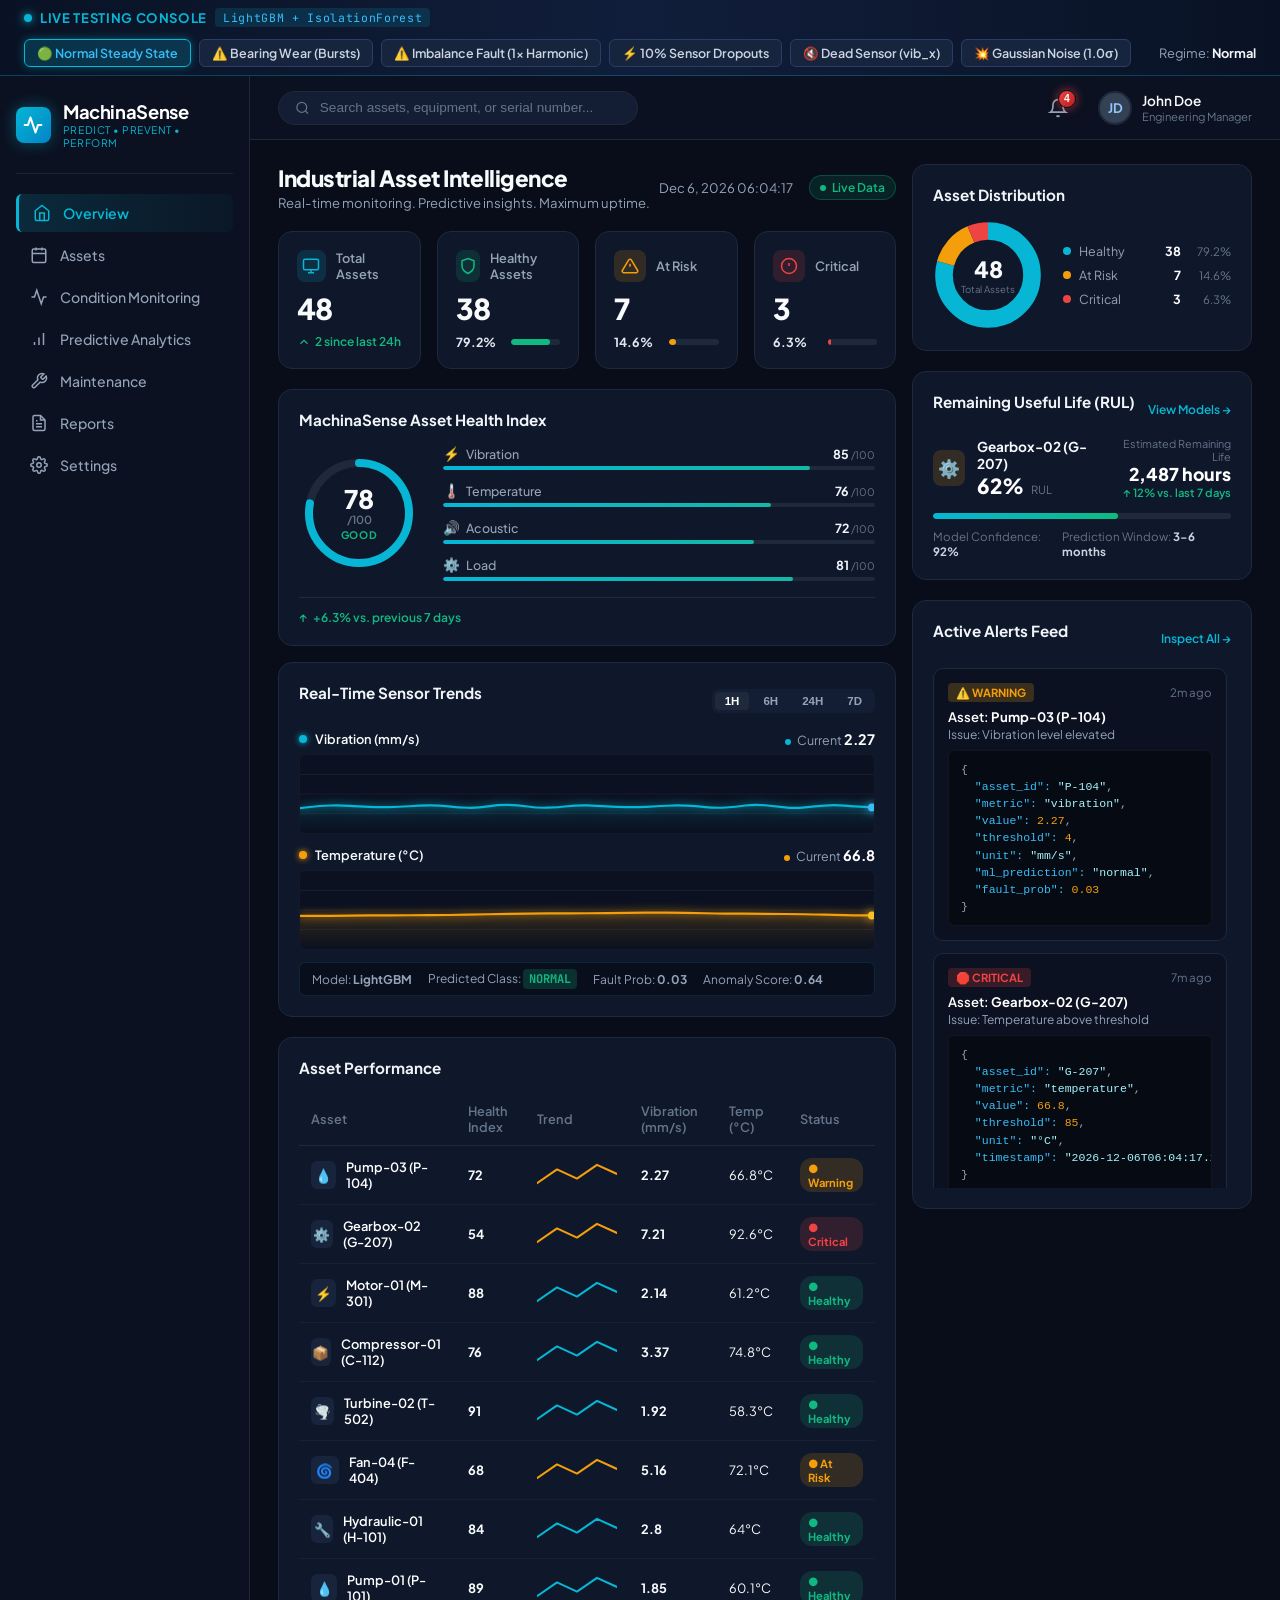
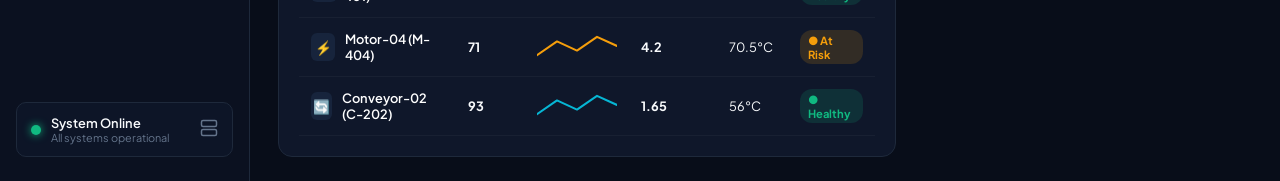
==== commit 5c13a56a: "feat: add full industrial asset intelligence dashboard and chaos testing console UI" ====
--- a/public/index.html
+++ b/public/index.html
@@ -99,9 +99,56 @@
         </div>
 
         <div class="user-controls">
-          <div class="notification-btn" id="btn-notifications">
-            <svg viewBox="0 0 24 24" fill="none" stroke="currentColor" stroke-width="2"><path d="M18 8A6 6 0 0 0 6 8c0 7-3 9-3 9h18s-3-2-3-9"></path><path d="M13.73 21a2 2 0 0 1-3.46 0"></path></svg>
-            <span class="notification-badge" id="badge-alert-count">3</span>
+          <div class="notification-wrapper" id="notification-wrapper">
+            <button class="notification-btn" id="btn-notifications" aria-label="Notifications" aria-expanded="false" aria-haspopup="true" title="Open Notifications & System Alerts">
+              <svg viewBox="0 0 24 24" fill="none" stroke="currentColor" stroke-width="2"><path d="M18 8A6 6 0 0 0 6 8c0 7-3 9-3 9h18s-3-2-3-9"></path><path d="M13.73 21a2 2 0 0 1-3.46 0"></path></svg>
+              <span class="notification-badge hidden" id="badge-alert-count">0</span>
+            </button>
+
+            <!-- Floating Notification Dropdown Popover -->
+            <div class="notification-dropdown" id="notification-dropdown" role="region" aria-label="System Notifications">
+              <!-- Dropdown Header -->
+              <div class="notif-dropdown-header">
+                <div class="notif-header-top">
+                  <div class="notif-title-area">
+                    <div class="notif-header-title">System Alerts</div>
+                    <span class="notif-live-pill"><span class="notif-live-dot"></span> Live</span>
+                  </div>
+                  <div class="notif-header-actions">
+                    <button class="notif-icon-btn" id="btn-sound-toggle" title="Toggle Alert Sound" aria-label="Toggle Sound">
+                      <svg class="sound-icon-on" width="14" height="14" viewBox="0 0 24 24" fill="none" stroke="currentColor" stroke-width="2"><polygon points="11 5 6 9 2 9 2 15 6 15 11 19 11 5"></polygon><path d="M15.54 8.46a5 5 0 0 1 0 7.07"></path><path d="M19.07 4.93a10 10 0 0 1 0 14.14"></path></svg>
+                      <svg class="sound-icon-off" style="display: none;" width="14" height="14" viewBox="0 0 24 24" fill="none" stroke="currentColor" stroke-width="2"><polygon points="11 5 6 9 2 9 2 15 6 15 11 19 11 5"></polygon><line x1="23" y1="9" x2="17" y2="15"></line><line x1="17" y1="9" x2="23" y2="15"></line></svg>
+                    </button>
+                    <button class="notif-text-btn" id="btn-mark-all-read" title="Mark all active alerts as read">
+                      <svg width="12" height="12" viewBox="0 0 24 24" fill="none" stroke="currentColor" stroke-width="2.5"><polyline points="20 6 9 17 4 12"></polyline></svg>
+                      <span>Mark all read</span>
+                    </button>
+                  </div>
+                </div>
+
+                <!-- Tabs Filter Row -->
+                <div class="notif-filter-tabs">
+                  <button class="notif-tab active" data-tab="all">All <span class="notif-tab-count" id="notif-cnt-all">0</span></button>
+                  <button class="notif-tab" data-tab="critical">Critical <span class="notif-tab-count" id="notif-cnt-critical">0</span></button>
+                  <button class="notif-tab" data-tab="warning">Warning <span class="notif-tab-count" id="notif-cnt-warning">0</span></button>
+                  <button class="notif-tab" data-tab="unread">Unread <span class="notif-tab-count" id="notif-cnt-unread">0</span></button>
+                </div>
+              </div>
+
+              <!-- Notifications Body List -->
+              <div class="notif-items-list" id="notif-items-list">
+                <!-- Dynamically populated notification cards -->
+              </div>
+
+              <!-- Footer -->
+              <div class="notif-dropdown-footer">
+                <a href="#condition" class="notif-footer-link" id="btn-notif-inspect-condition">
+                  <span>Inspect Condition Monitor</span>
+                  <svg width="12" height="12" viewBox="0 0 24 24" fill="none" stroke="currentColor" stroke-width="2"><polyline points="9 18 15 12 9 6"></polyline></svg>
+                </a>
+                <button class="notif-footer-action-btn" id="btn-clear-read" title="Clear acknowledged alerts from this list">Clear Read</button>
+              </div>
+            </div>
           </div>
 
           <div class="user-profile">
@@ -311,7 +358,7 @@
                 </div>
               </div>
 
-              <!-- Bottom Grid: Asset Performance & Distribution/RUL -->
+              <!-- Bottom Grid: Asset Performance -->
               <div class="bottom-grid">
                 <!-- Asset Performance Table -->
                 <div class="panel-card asset-perf-card">
@@ -334,88 +381,86 @@
                     </table>
                   </div>
                 </div>
-
-                <!-- Asset Distribution & RUL Column -->
-                <div class="dist-rul-col">
-                  <!-- Asset Distribution Donut -->
-                  <div class="panel-card asset-dist-card">
-                    <div class="panel-title">Asset Distribution</div>
-                    <div class="donut-wrap">
-                      <div class="donut-chart-box">
-                        <svg class="donut-svg" viewBox="0 0 100 100">
-                          <circle class="donut-segment seg-healthy" cx="50" cy="50" r="40" stroke-dasharray="199 251" stroke-dashoffset="0"></circle>
-                          <circle class="donut-segment seg-risk" cx="50" cy="50" r="40" stroke-dasharray="36 251" stroke-dashoffset="-199"></circle>
-                          <circle class="donut-segment seg-critical" cx="50" cy="50" r="40" stroke-dasharray="16 251" stroke-dashoffset="-235"></circle>
-                        </svg>
-                        <div class="donut-center-text">
-                          <div class="donut-number" id="donut-total">48</div>
-                          <div class="donut-label">Total Assets</div>
-                        </div>
+              </div>
+
+            </div>
+
+            <!-- Intelligence & Alerts Right Panel -->
+            <aside class="dashboard-right-col">
+              <!-- Asset Distribution Donut -->
+              <div class="panel-card asset-dist-card">
+                <div class="panel-title">Asset Distribution</div>
+                <div class="donut-wrap">
+                  <div class="donut-chart-box">
+                    <svg class="donut-svg" viewBox="0 0 100 100">
+                      <circle class="donut-segment seg-healthy" cx="50" cy="50" r="40" stroke-dasharray="199 251" stroke-dashoffset="0"></circle>
+                      <circle class="donut-segment seg-risk" cx="50" cy="50" r="40" stroke-dasharray="36 251" stroke-dashoffset="-199"></circle>
+                      <circle class="donut-segment seg-critical" cx="50" cy="50" r="40" stroke-dasharray="16 251" stroke-dashoffset="-235"></circle>
+                    </svg>
+                    <div class="donut-center-text">
+                      <div class="donut-number" id="donut-total">48</div>
+                      <div class="donut-label">Total Assets</div>
+                    </div>
+                  </div>
+
+                  <div class="donut-legend">
+                    <div class="legend-row">
+                      <span class="legend-bullet bullet-healthy"></span>
+                      <span class="legend-name">Healthy</span>
+                      <strong class="legend-count" id="legend-h-count">38</strong>
+                      <span class="legend-pct" id="legend-h-pct">79.2%</span>
+                    </div>
+                    <div class="legend-row">
+                      <span class="legend-bullet bullet-risk"></span>
+                      <span class="legend-name">At Risk</span>
+                      <strong class="legend-count" id="legend-r-count">7</strong>
+                      <span class="legend-pct" id="legend-r-pct">14.6%</span>
+                    </div>
+                    <div class="legend-row">
+                      <span class="legend-bullet bullet-critical"></span>
+                      <span class="legend-name">Critical</span>
+                      <strong class="legend-count" id="legend-c-count">3</strong>
+                      <span class="legend-pct" id="legend-c-pct">6.2%</span>
+                    </div>
+                  </div>
+                </div>
+              </div>
+
+              <!-- Remaining Useful Life (RUL) -->
+              <div class="panel-card rul-card">
+                <div class="rul-header">
+                  <div class="panel-title">Remaining Useful Life (RUL)</div>
+                  <a href="#predictive" class="view-all-link">View Models →</a>
+                </div>
+                <div class="rul-body">
+                  <div class="rul-asset-row">
+                    <div class="rul-icon-gear">⚙️</div>
+                    <div class="rul-asset-info">
+                      <div class="rul-asset-name" id="rul-asset-name">Gearbox-02 (G-207)</div>
+                      <div class="rul-metric">
+                        <span class="rul-pct-big" id="rul-pct-val">62%</span>
+                        <small>RUL</small>
                       </div>
-
-                      <div class="donut-legend">
-                        <div class="legend-row">
-                          <span class="legend-bullet bullet-healthy"></span>
-                          <span class="legend-name">Healthy</span>
-                          <strong class="legend-count" id="legend-h-count">38</strong>
-                          <span class="legend-pct" id="legend-h-pct">79.2%</span>
-                        </div>
-                        <div class="legend-row">
-                          <span class="legend-bullet bullet-risk"></span>
-                          <span class="legend-name">At Risk</span>
-                          <strong class="legend-count" id="legend-r-count">7</strong>
-                          <span class="legend-pct" id="legend-r-pct">14.6%</span>
-                        </div>
-                        <div class="legend-row">
-                          <span class="legend-bullet bullet-critical"></span>
-                          <span class="legend-name">Critical</span>
-                          <strong class="legend-count" id="legend-c-count">3</strong>
-                          <span class="legend-pct" id="legend-c-pct">6.2%</span>
-                        </div>
-                      </div>
-                    </div>
-                  </div>
-
-                  <!-- Remaining Useful Life (RUL) -->
-                  <div class="panel-card rul-card">
-                    <div class="rul-header">
-                      <div class="panel-title">Remaining Useful Life (RUL)</div>
-                      <a href="#predictive" class="view-all-link">View Models →</a>
-                    </div>
-                    <div class="rul-body">
-                      <div class="rul-asset-row">
-                        <div class="rul-icon-gear">⚙️</div>
-                        <div class="rul-asset-info">
-                          <div class="rul-asset-name" id="rul-asset-name">Gearbox-02 (G-207)</div>
-                          <div class="rul-metric">
-                            <span class="rul-pct-big" id="rul-pct-val">62%</span>
-                            <small>RUL</small>
-                          </div>
-                        </div>
-                        <div class="rul-estimate-box">
-                          <div class="rul-sub-label">Estimated Remaining Life</div>
-                          <div class="rul-hours" id="rul-hours-val">2,487 hours</div>
-                          <div class="rul-change-up">↑ 12% vs. last 7 days</div>
-                        </div>
-                      </div>
-
-                      <div class="rul-bar-track">
-                        <div class="rul-bar-fill" id="rul-bar-fill" style="width: 62%;"></div>
-                      </div>
-
-                      <div class="rul-footer-stats">
-                        <div>Model Confidence: <strong id="rul-confidence">92%</strong></div>
-                        <div>Prediction Window: <strong id="rul-window">3-6 months</strong></div>
-                      </div>
-                    </div>
-                  </div>
-                </div>
-              </div>
-
-            </div>
-
-            <!-- Active Alerts Feed Right Panel -->
-            <aside class="dashboard-right-col">
+                    </div>
+                    <div class="rul-estimate-box">
+                      <div class="rul-sub-label">Estimated Remaining Life</div>
+                      <div class="rul-hours" id="rul-hours-val">2,487 hours</div>
+                      <div class="rul-change-up">↑ 12% vs. last 7 days</div>
+                    </div>
+                  </div>
+
+                  <div class="rul-bar-track">
+                    <div class="rul-bar-fill" id="rul-bar-fill" style="width: 62%;"></div>
+                  </div>
+
+                  <div class="rul-footer-stats">
+                    <div>Model Confidence: <strong id="rul-confidence">92%</strong></div>
+                    <div>Prediction Window: <strong id="rul-window">3-6 months</strong></div>
+                  </div>
+                </div>
+              </div>
+
+              <!-- Active Alerts Feed -->
               <div class="panel-card alerts-feed-card">
                 <div class="alerts-feed-header">
                   <div class="panel-title">Active Alerts Feed</div>
@@ -1111,6 +1156,9 @@
     </main>
   </div>
 
+  <!-- Real-Time Floating Anomaly Toast Container -->
+  <div class="toast-container" id="toast-container" aria-live="polite"></div>
+
   <script src="app.js"></script>
 </body>
 </html>
--- a/public/style.css
+++ b/public/style.css
@@ -280,7 +280,7 @@
   justify-content: space-between;
   padding: 0 28px;
   position: relative;
-  z-index: 10;
+  z-index: 100;
 }
 
 .search-bar {
@@ -319,31 +319,706 @@
   gap: 20px;
 }
 
+/* ==========================================================================
+   Interactive Notification Center & Alerts Dropdown
+   ========================================================================== */
+.notification-wrapper {
+  position: relative;
+  display: flex;
+  align-items: center;
+}
+
 .notification-btn {
   position: relative;
   cursor: pointer;
+  background: transparent;
+  border: 1px solid transparent;
   color: var(--text-muted);
+  width: 40px;
+  height: 40px;
+  border-radius: 10px;
+  display: flex;
+  align-items: center;
+  justify-content: center;
+  transition: all 0.2s cubic-bezier(0.16, 1, 0.3, 1);
+}
+
+.notification-btn:hover {
+  color: #fff;
+  background-color: rgba(255, 255, 255, 0.08);
+  border-color: rgba(255, 255, 255, 0.12);
+}
+
+.notification-btn.active,
+.notification-btn:focus-visible {
+  color: var(--color-cyan);
+  background-color: rgba(6, 182, 212, 0.14);
+  border-color: rgba(6, 182, 212, 0.35);
+  box-shadow: 0 0 16px rgba(6, 182, 212, 0.25);
+  outline: none;
 }
 
 .notification-btn svg {
   width: 20px;
   height: 20px;
+  transition: transform 0.2s ease;
+}
+
+.notification-btn:hover svg {
+  transform: scale(1.08);
+}
+
+/* Bell ring micro-animation */
+@keyframes bellSwing {
+  0% { transform: rotate(0); }
+  15% { transform: rotate(14deg); }
+  30% { transform: rotate(-14deg); }
+  45% { transform: rotate(10deg); }
+  60% { transform: rotate(-8deg); }
+  75% { transform: rotate(4deg); }
+  100% { transform: rotate(0); }
+}
+
+.notification-btn.has-new-alert svg {
+  animation: bellSwing 0.8s cubic-bezier(0.36, 0.07, 0.19, 0.97) both;
 }
 
 .notification-badge {
   position: absolute;
-  top: -6px;
-  right: -6px;
-  background-color: var(--color-red);
-  color: #fff;
+  top: 1px;
+  right: 1px;
+  background: linear-gradient(135deg, #ef4444 0%, #b91c1c 100%);
+  color: #ffffff;
   font-size: 0.65rem;
   font-weight: 700;
-  width: 16px;
-  height: 16px;
+  min-width: 18px;
+  height: 18px;
+  padding: 0 4px;
+  border-radius: 9px;
+  display: flex;
+  align-items: center;
+  justify-content: center;
+  box-shadow: 0 0 10px rgba(239, 68, 68, 0.7);
+  border: 1.5px solid var(--bg-sidebar);
+  transition: transform 0.25s cubic-bezier(0.34, 1.56, 0.64, 1), opacity 0.2s ease;
+  pointer-events: none;
+}
+
+.notification-badge.pulse {
+  animation: badgeAlertPulse 2s infinite cubic-bezier(0.4, 0, 0.6, 1);
+}
+
+@keyframes badgeAlertPulse {
+  0%, 100% { transform: scale(1); box-shadow: 0 0 8px rgba(239, 68, 68, 0.6); }
+  50% { transform: scale(1.15); box-shadow: 0 0 16px rgba(239, 68, 68, 0.95); }
+}
+
+.notification-badge.hidden {
+  opacity: 0;
+  transform: scale(0);
+  pointer-events: none;
+}
+
+/* Floating Notification Dropdown Popover */
+.notification-dropdown {
+  position: absolute;
+  top: calc(100% + 12px);
+  right: -6px;
+  width: 440px;
+  max-width: calc(100vw - 32px);
+  max-height: 580px;
+  background: rgba(15, 23, 42, 0.96);
+  backdrop-filter: blur(24px);
+  -webkit-backdrop-filter: blur(24px);
+  border: 1px solid rgba(255, 255, 255, 0.14);
+  border-radius: 14px;
+  box-shadow: 0 25px 60px -15px rgba(0, 0, 0, 0.8), 0 0 0 1px rgba(255, 255, 255, 0.06);
+  z-index: 1000;
+  display: flex;
+  flex-direction: column;
+  transform-origin: top right;
+  opacity: 0;
+  visibility: hidden;
+  transform: scale(0.96) translateY(-8px);
+  transition: opacity 0.2s cubic-bezier(0.16, 1, 0.3, 1), transform 0.2s cubic-bezier(0.16, 1, 0.3, 1), visibility 0.2s;
+  pointer-events: none;
+  overflow: hidden;
+}
+
+.notification-dropdown.open {
+  opacity: 1;
+  visibility: visible;
+  transform: scale(1) translateY(0);
+  pointer-events: auto;
+}
+
+.notification-dropdown::before {
+  content: '';
+  position: absolute;
+  top: -6px;
+  right: 18px;
+  width: 12px;
+  height: 12px;
+  background: rgba(15, 23, 42, 0.98);
+  border-top: 1px solid rgba(255, 255, 255, 0.14);
+  border-left: 1px solid rgba(255, 255, 255, 0.14);
+  transform: rotate(45deg);
+  z-index: 1;
+}
+
+.notif-dropdown-header {
+  padding: 14px 16px 10px 16px;
+  border-bottom: 1px solid rgba(255, 255, 255, 0.08);
+  background: rgba(11, 17, 32, 0.7);
+  position: relative;
+  z-index: 2;
+}
+
+.notif-header-top {
+  display: flex;
+  align-items: center;
+  justify-content: space-between;
+  margin-bottom: 12px;
+}
+
+.notif-title-area {
+  display: flex;
+  align-items: center;
+  gap: 8px;
+}
+
+.notif-header-title {
+  font-size: 0.95rem;
+  font-weight: 700;
+  color: #fff;
+  letter-spacing: -0.01em;
+}
+
+.notif-live-pill {
+  display: inline-flex;
+  align-items: center;
+  gap: 5px;
+  font-size: 0.68rem;
+  font-weight: 600;
+  text-transform: uppercase;
+  letter-spacing: 0.05em;
+  color: var(--color-cyan);
+  background: rgba(6, 182, 212, 0.12);
+  padding: 2px 7px;
+  border-radius: 10px;
+  border: 1px solid rgba(6, 182, 212, 0.25);
+}
+
+.notif-live-dot {
+  width: 6px;
+  height: 6px;
   border-radius: 50%;
-  display: flex;
-  align-items: center;
+  background: var(--color-cyan);
+  animation: notifLiveDotPulse 1.8s infinite;
+}
+
+@keyframes notifLiveDotPulse {
+  0%, 100% { opacity: 1; transform: scale(1); }
+  50% { opacity: 0.3; transform: scale(0.7); }
+}
+
+.notif-header-actions {
+  display: flex;
+  align-items: center;
+  gap: 6px;
+}
+
+.notif-icon-btn,
+.notif-text-btn {
+  background: rgba(255, 255, 255, 0.06);
+  border: 1px solid rgba(255, 255, 255, 0.1);
+  border-radius: 6px;
+  color: var(--text-muted);
+  cursor: pointer;
+  padding: 4px 8px;
+  font-size: 0.72rem;
+  font-weight: 500;
+  display: inline-flex;
+  align-items: center;
+  gap: 5px;
+  transition: all 0.15s ease;
+}
+
+.notif-icon-btn {
+  width: 28px;
+  height: 28px;
+  padding: 0;
   justify-content: center;
+}
+
+.notif-icon-btn:hover,
+.notif-text-btn:hover {
+  background: rgba(255, 255, 255, 0.12);
+  color: #fff;
+  border-color: rgba(255, 255, 255, 0.22);
+}
+
+.notif-filter-tabs {
+  display: flex;
+  gap: 6px;
+}
+
+.notif-tab {
+  background: transparent;
+  border: 1px solid transparent;
+  border-radius: 6px;
+  padding: 4px 10px;
+  font-size: 0.74rem;
+  font-weight: 600;
+  color: var(--text-dim);
+  cursor: pointer;
+  transition: all 0.15s ease;
+  display: inline-flex;
+  align-items: center;
+  gap: 4px;
+}
+
+.notif-tab:hover {
+  color: var(--text-muted);
+  background: rgba(255, 255, 255, 0.05);
+}
+
+.notif-tab.active {
+  background: rgba(6, 182, 212, 0.14);
+  color: var(--color-cyan);
+  border-color: rgba(6, 182, 212, 0.3);
+}
+
+.notif-tab-count {
+  font-size: 0.68rem;
+  font-weight: 700;
+  padding: 1px 5px;
+  border-radius: 8px;
+  background: rgba(255, 255, 255, 0.08);
+  color: inherit;
+}
+
+.notif-tab.active .notif-tab-count {
+  background: rgba(6, 182, 212, 0.25);
+}
+
+/* Items List */
+.notif-items-list {
+  flex: 1;
+  overflow-y: auto;
+  max-height: 380px;
+  padding: 10px;
+  display: flex;
+  flex-direction: column;
+  gap: 8px;
+}
+
+.notif-items-list::-webkit-scrollbar {
+  width: 6px;
+}
+
+.notif-items-list::-webkit-scrollbar-track {
+  background: rgba(0, 0, 0, 0.1);
+}
+
+.notif-items-list::-webkit-scrollbar-thumb {
+  background: rgba(255, 255, 255, 0.15);
+  border-radius: 3px;
+}
+
+.notif-item {
+  background: rgba(30, 41, 59, 0.4);
+  border: 1px solid rgba(255, 255, 255, 0.08);
+  border-left: 3px solid var(--color-cyan);
+  border-radius: 8px;
+  padding: 10px 12px;
+  transition: background 0.15s ease, border-color 0.15s ease, opacity 0.15s ease;
+  position: relative;
+}
+
+.notif-item:hover {
+  background: rgba(30, 41, 59, 0.7);
+}
+
+.notif-item.critical {
+  border-left-color: var(--color-red);
+  background: rgba(239, 68, 68, 0.07);
+}
+
+.notif-item.critical:hover {
+  background: rgba(239, 68, 68, 0.12);
+}
+
+.notif-item.warning {
+  border-left-color: var(--color-amber);
+  background: rgba(245, 158, 11, 0.06);
+}
+
+.notif-item.warning:hover {
+  background: rgba(245, 158, 11, 0.1);
+}
+
+.notif-item.read {
+  opacity: 0.65;
+  border-left-color: var(--text-dim);
+  background: rgba(15, 23, 42, 0.35);
+}
+
+.notif-item.read:hover {
+  opacity: 0.95;
+}
+
+.notif-item-top {
+  display: flex;
+  align-items: center;
+  justify-content: space-between;
+  margin-bottom: 5px;
+}
+
+.notif-item-badges {
+  display: flex;
+  align-items: center;
+  gap: 6px;
+}
+
+.notif-severity-badge {
+  font-size: 0.68rem;
+  font-weight: 700;
+  padding: 1px 6px;
+  border-radius: 4px;
+  display: inline-flex;
+  align-items: center;
+  gap: 3px;
+}
+
+.notif-severity-badge.critical {
+  background: rgba(239, 68, 68, 0.2);
+  color: #fca5a5;
+  border: 1px solid rgba(239, 68, 68, 0.35);
+}
+
+.notif-severity-badge.warning {
+  background: rgba(245, 158, 11, 0.2);
+  color: #fcd34d;
+  border: 1px solid rgba(245, 158, 11, 0.35);
+}
+
+.notif-severity-badge.info {
+  background: rgba(6, 182, 212, 0.2);
+  color: #7dd3fc;
+  border: 1px solid rgba(6, 182, 212, 0.35);
+}
+
+.notif-unread-dot {
+  width: 7px;
+  height: 7px;
+  border-radius: 50%;
+  background: var(--color-cyan);
+  box-shadow: 0 0 6px var(--color-cyan);
+  display: inline-block;
+}
+
+.notif-item-time {
+  font-size: 0.7rem;
+  color: var(--text-dim);
+  font-variant-numeric: tabular-nums;
+}
+
+.notif-item-asset {
+  font-size: 0.82rem;
+  font-weight: 600;
+  color: #fff;
+  margin-bottom: 3px;
+  display: flex;
+  align-items: center;
+  gap: 6px;
+}
+
+.notif-item-issue {
+  font-size: 0.77rem;
+  color: var(--text-muted);
+  line-height: 1.4;
+  margin-bottom: 8px;
+}
+
+.notif-item-actions {
+  display: flex;
+  align-items: center;
+  justify-content: space-between;
+  padding-top: 6px;
+  border-top: 1px solid rgba(255, 255, 255, 0.05);
+}
+
+.notif-action-primary {
+  background: transparent;
+  border: none;
+  color: var(--color-cyan);
+  font-size: 0.72rem;
+  font-weight: 600;
+  cursor: pointer;
+  display: inline-flex;
+  align-items: center;
+  gap: 4px;
+  padding: 3px 6px;
+  border-radius: 4px;
+  transition: all 0.15s ease;
+}
+
+.notif-action-primary:hover {
+  background: rgba(6, 182, 212, 0.16);
+  color: #fff;
+}
+
+.notif-item-btn-group {
+  display: flex;
+  align-items: center;
+  gap: 6px;
+}
+
+.notif-btn-sub {
+  background: transparent;
+  border: 1px solid rgba(255, 255, 255, 0.08);
+  border-radius: 4px;
+  color: var(--text-dim);
+  padding: 2px 7px;
+  font-size: 0.68rem;
+  cursor: pointer;
+  transition: all 0.15s ease;
+  display: inline-flex;
+  align-items: center;
+  gap: 3px;
+}
+
+.notif-btn-sub:hover {
+  color: #fff;
+  border-color: rgba(255, 255, 255, 0.2);
+  background: rgba(255, 255, 255, 0.05);
+}
+
+.notif-btn-sub.dismiss-btn:hover {
+  color: #fca5a5;
+  border-color: rgba(239, 68, 68, 0.3);
+  background: rgba(239, 68, 68, 0.1);
+}
+
+.notif-payload-drawer {
+  background: rgba(8, 13, 25, 0.9);
+  border: 1px solid var(--border-card);
+  border-radius: 6px;
+  padding: 8px 10px;
+  margin-top: 6px;
+  font-family: var(--font-mono);
+  font-size: 0.7rem;
+  color: #94a3b8;
+  max-height: 120px;
+  overflow-y: auto;
+  line-height: 1.45;
+}
+
+/* Empty State */
+.notif-empty-state {
+  padding: 36px 20px;
+  text-align: center;
+  display: flex;
+  flex-direction: column;
+  align-items: center;
+  gap: 8px;
+}
+
+.notif-empty-icon {
+  width: 44px;
+  height: 44px;
+  border-radius: 50%;
+  background: rgba(16, 185, 129, 0.12);
+  border: 1px solid rgba(16, 185, 129, 0.25);
+  display: flex;
+  align-items: center;
+  justify-content: center;
+  color: var(--color-green);
+  margin-bottom: 4px;
+}
+
+.notif-empty-title {
+  color: #fff;
+  font-size: 0.88rem;
+  font-weight: 600;
+}
+
+.notif-empty-desc {
+  color: var(--text-dim);
+  font-size: 0.74rem;
+  max-width: 280px;
+  line-height: 1.4;
+}
+
+/* Dropdown Footer */
+.notif-dropdown-footer {
+  padding: 10px 16px;
+  border-top: 1px solid rgba(255, 255, 255, 0.08);
+  background: rgba(11, 17, 32, 0.7);
+  display: flex;
+  align-items: center;
+  justify-content: space-between;
+}
+
+.notif-footer-link {
+  color: var(--color-cyan);
+  font-size: 0.75rem;
+  font-weight: 600;
+  text-decoration: none;
+  display: inline-flex;
+  align-items: center;
+  gap: 4px;
+  transition: color 0.15s ease;
+}
+
+.notif-footer-link:hover {
+  color: #fff;
+  text-decoration: underline;
+}
+
+.notif-footer-action-btn {
+  background: transparent;
+  border: none;
+  color: var(--text-dim);
+  font-size: 0.72rem;
+  cursor: pointer;
+  transition: color 0.15s ease;
+}
+
+.notif-footer-action-btn:hover {
+  color: var(--text-muted);
+}
+
+/* ==========================================================================
+   Real-Time Floating Toast Notifications
+   ========================================================================== */
+.toast-container {
+  position: fixed;
+  top: 20px;
+  right: 20px;
+  z-index: 99999;
+  display: flex;
+  flex-direction: column;
+  gap: 10px;
+  pointer-events: none;
+}
+
+.toast-item {
+  pointer-events: auto;
+  width: 380px;
+  max-width: calc(100vw - 40px);
+  background: rgba(15, 23, 42, 0.95);
+  backdrop-filter: blur(16px);
+  -webkit-backdrop-filter: blur(16px);
+  border: 1px solid rgba(255, 255, 255, 0.14);
+  border-left: 4px solid var(--color-cyan);
+  border-radius: 10px;
+  padding: 12px 14px;
+  box-shadow: 0 20px 40px -10px rgba(0, 0, 0, 0.7), 0 0 0 1px rgba(255, 255, 255, 0.06);
+  display: flex;
+  gap: 12px;
+  align-items: flex-start;
+  animation: toastSlideIn 0.35s cubic-bezier(0.16, 1, 0.3, 1) forwards;
+  transition: transform 0.25s ease, opacity 0.25s ease;
+}
+
+.toast-item.critical {
+  border-left-color: var(--color-red);
+  background: rgba(26, 16, 26, 0.95);
+}
+
+.toast-item.warning {
+  border-left-color: var(--color-amber);
+}
+
+.toast-item.hide {
+  transform: translateX(110%);
+  opacity: 0;
+}
+
+@keyframes toastSlideIn {
+  from {
+    opacity: 0;
+    transform: translateX(100%) scale(0.95);
+  }
+  to {
+    opacity: 1;
+    transform: translateX(0) scale(1);
+  }
+}
+
+.toast-icon-wrap {
+  font-size: 1.25rem;
+  line-height: 1;
+  padding-top: 2px;
+}
+
+.toast-content {
+  flex: 1;
+  min-width: 0;
+}
+
+.toast-title {
+  font-size: 0.82rem;
+  font-weight: 700;
+  color: #fff;
+  margin-bottom: 2px;
+}
+
+.toast-message {
+  font-size: 0.75rem;
+  color: var(--text-muted);
+  line-height: 1.35;
+  margin-bottom: 8px;
+  word-break: break-word;
+}
+
+.toast-actions {
+  display: flex;
+  gap: 8px;
+}
+
+.toast-btn {
+  background: rgba(255, 255, 255, 0.08);
+  border: 1px solid rgba(255, 255, 255, 0.12);
+  border-radius: 5px;
+  color: #fff;
+  font-size: 0.7rem;
+  font-weight: 600;
+  padding: 3px 8px;
+  cursor: pointer;
+  transition: all 0.15s ease;
+}
+
+.toast-btn-inspect {
+  background: rgba(6, 182, 212, 0.2);
+  border-color: rgba(6, 182, 212, 0.4);
+  color: var(--color-cyan);
+}
+
+.toast-btn-inspect:hover {
+  background: rgba(6, 182, 212, 0.35);
+  color: #fff;
+}
+
+.toast-btn-dismiss:hover {
+  background: rgba(255, 255, 255, 0.16);
+}
+
+.toast-close {
+  background: transparent;
+  border: none;
+  color: var(--text-dim);
+  font-size: 1.1rem;
+  line-height: 1;
+  cursor: pointer;
+  padding: 0 2px;
+  transition: color 0.15s ease;
+}
+
+.toast-close:hover {
+  color: #fff;
 }
 
 .user-profile {
@@ -398,6 +1073,7 @@
 .dashboard-right-col {
   display: flex;
   flex-direction: column;
+  gap: 20px;
   min-width: 0;
 }
 
@@ -469,8 +1145,10 @@
 }
 
 .kpi-card:hover {
-  transform: translateY(-2px);
-  border-color: rgba(6, 182, 212, 0.3);
+  transform: translateY(-3px);
+  border-color: rgba(6, 182, 212, 0.4);
+  box-shadow: 0 10px 24px -4px rgba(0, 0, 0, 0.45), 0 0 14px rgba(6, 182, 212, 0.15);
+  animation: cardVibrate 0.35s ease-in-out;
 }
 
 .kpi-header {
@@ -560,8 +1238,24 @@
    ========================================================================== */
 .middle-grid {
   display: grid;
-  grid-template-columns: 380px 1fr;
+  grid-template-columns: minmax(300px, 360px) minmax(0, 1fr);
   gap: 16px;
+  min-width: 0;
+}
+
+.health-index-card,
+.sensor-trends-card {
+  min-width: 0;
+}
+
+/* Card Interactive Vibration & Elevation Haptic Animation */
+@keyframes cardVibrate {
+  0% { transform: translateY(0) rotate(0deg); }
+  20% { transform: translateY(-2px) rotate(-0.35deg); }
+  40% { transform: translateY(-3px) rotate(0.35deg); }
+  60% { transform: translateY(-2.5px) rotate(-0.2deg); }
+  80% { transform: translateY(-3px) rotate(0.2deg); }
+  100% { transform: translateY(-3px) rotate(0deg); }
 }
 
 .panel-card {
@@ -571,6 +1265,16 @@
   padding: 20px;
   display: flex;
   flex-direction: column;
+  transition: transform 0.25s cubic-bezier(0.16, 1, 0.3, 1),
+              border-color 0.25s ease,
+              box-shadow 0.25s ease;
+}
+
+.panel-card:hover {
+  transform: translateY(-3px);
+  border-color: rgba(6, 182, 212, 0.4);
+  box-shadow: 0 10px 28px -6px rgba(0, 0, 0, 0.5), 0 0 16px rgba(6, 182, 212, 0.16);
+  animation: cardVibrate 0.35s ease-in-out;
 }
 
 .panel-title {
@@ -836,9 +1540,14 @@
    Bottom Grid
    ========================================================================== */
 .bottom-grid {
-  display: grid;
-  grid-template-columns: 1fr 380px;
-  gap: 16px;
+  display: block;
+  width: 100%;
+  min-width: 0;
+}
+
+.asset-perf-card {
+  width: 100%;
+  min-width: 0;
 }
 
 /* Table */
@@ -1101,6 +1810,23 @@
   display: flex;
   flex-direction: column;
   gap: 12px;
+  max-height: 520px;
+  overflow-y: auto;
+  padding-right: 4px;
+}
+
+.alerts-list::-webkit-scrollbar {
+  width: 5px;
+}
+.alerts-list::-webkit-scrollbar-track {
+  background: transparent;
+}
+.alerts-list::-webkit-scrollbar-thumb {
+  background: #1e293b;
+  border-radius: 4px;
+}
+.alerts-list::-webkit-scrollbar-thumb:hover {
+  background: #334155;
 }
 
 .alert-card {
@@ -1702,3 +2428,58 @@
   accent-color: var(--color-cyan);
 }
 
+/* ==========================================================================
+   Responsive Breakpoints & Layout Adaptations
+   ========================================================================== */
+@media (max-width: 1360px) {
+  .dashboard-columns {
+    grid-template-columns: minmax(0, 1fr) 340px;
+    gap: 16px;
+  }
+  .middle-grid {
+    grid-template-columns: 1fr;
+    gap: 16px;
+  }
+}
+
+@media (max-width: 1100px) {
+  .dashboard-columns {
+    grid-template-columns: 1fr;
+    gap: 20px;
+  }
+  .dashboard-right-col {
+    display: grid;
+    grid-template-columns: repeat(auto-fit, minmax(320px, 1fr));
+    gap: 16px;
+  }
+  .dashboard-right-col .alerts-feed-card {
+    grid-column: 1 / -1;
+  }
+  .kpi-grid {
+    grid-template-columns: repeat(2, 1fr);
+  }
+}
+
+@media (max-width: 768px) {
+  .app-layout {
+    flex-direction: column;
+  }
+  .sidebar {
+    width: 100%;
+    padding: 16px;
+  }
+  .content-body {
+    padding: 16px;
+  }
+  .middle-grid {
+    grid-template-columns: 1fr;
+  }
+  .dashboard-right-col {
+    grid-template-columns: 1fr;
+  }
+  .kpi-grid {
+    grid-template-columns: 1fr;
+  }
+}
+
+
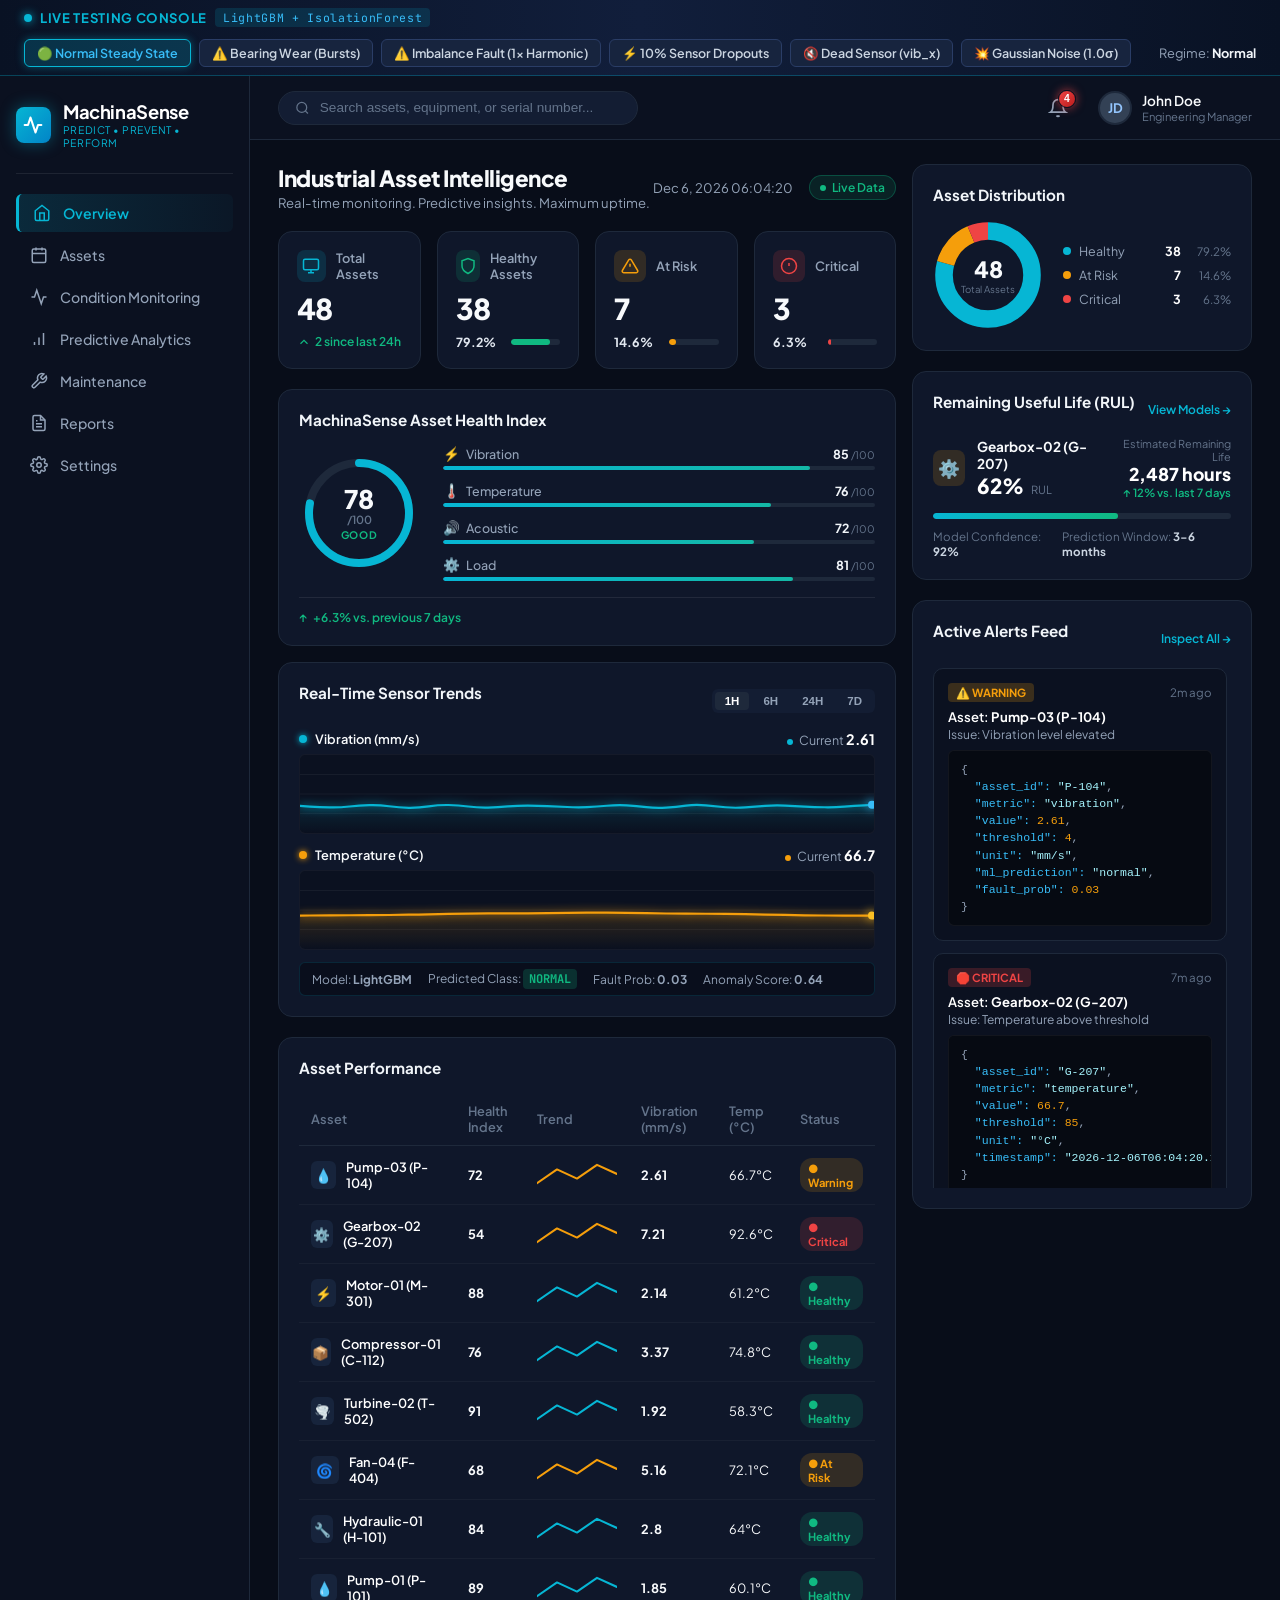
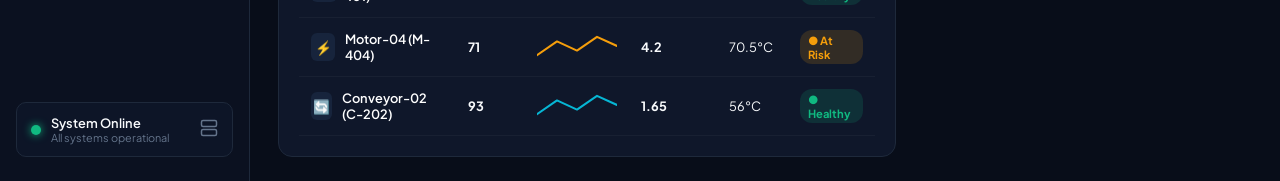
==== commit bf29dd44: "feat: add comprehensive MachinaSense industrial intelligence dashboard UI and static assets" ====
--- a/public/index.html
+++ b/public/index.html
@@ -115,9 +115,9 @@
                     <span class="notif-live-pill"><span class="notif-live-dot"></span> Live</span>
                   </div>
                   <div class="notif-header-actions">
-                    <button class="notif-icon-btn" id="btn-sound-toggle" title="Toggle Alert Sound" aria-label="Toggle Sound">
-                      <svg class="sound-icon-on" width="14" height="14" viewBox="0 0 24 24" fill="none" stroke="currentColor" stroke-width="2"><polygon points="11 5 6 9 2 9 2 15 6 15 11 19 11 5"></polygon><path d="M15.54 8.46a5 5 0 0 1 0 7.07"></path><path d="M19.07 4.93a10 10 0 0 1 0 14.14"></path></svg>
-                      <svg class="sound-icon-off" style="display: none;" width="14" height="14" viewBox="0 0 24 24" fill="none" stroke="currentColor" stroke-width="2"><polygon points="11 5 6 9 2 9 2 15 6 15 11 19 11 5"></polygon><line x1="23" y1="9" x2="17" y2="15"></line><line x1="17" y1="9" x2="23" y2="15"></line></svg>
+                    <button class="notif-icon-btn" id="btn-sound-toggle" title="Enable Alert Sound (Muted)" aria-label="Toggle Sound">
+                      <svg class="sound-icon-on" style="display: none;" width="14" height="14" viewBox="0 0 24 24" fill="none" stroke="currentColor" stroke-width="2"><polygon points="11 5 6 9 2 9 2 15 6 15 11 19 11 5"></polygon><path d="M15.54 8.46a5 5 0 0 1 0 7.07"></path><path d="M19.07 4.93a10 10 0 0 1 0 14.14"></path></svg>
+                      <svg class="sound-icon-off" width="14" height="14" viewBox="0 0 24 24" fill="none" stroke="currentColor" stroke-width="2"><polygon points="11 5 6 9 2 9 2 15 6 15 11 19 11 5"></polygon><line x1="23" y1="9" x2="17" y2="15"></line><line x1="17" y1="9" x2="23" y2="15"></line></svg>
                     </button>
                     <button class="notif-text-btn" id="btn-mark-all-read" title="Mark all active alerts as read">
                       <svg width="12" height="12" viewBox="0 0 24 24" fill="none" stroke="currentColor" stroke-width="2.5"><polyline points="20 6 9 17 4 12"></polyline></svg>
--- a/public/style.css
+++ b/public/style.css
@@ -894,14 +894,7 @@
    Real-Time Floating Toast Notifications
    ========================================================================== */
 .toast-container {
-  position: fixed;
-  top: 20px;
-  right: 20px;
-  z-index: 99999;
-  display: flex;
-  flex-direction: column;
-  gap: 10px;
-  pointer-events: none;
+  display: none !important;
 }
 
 .toast-item {
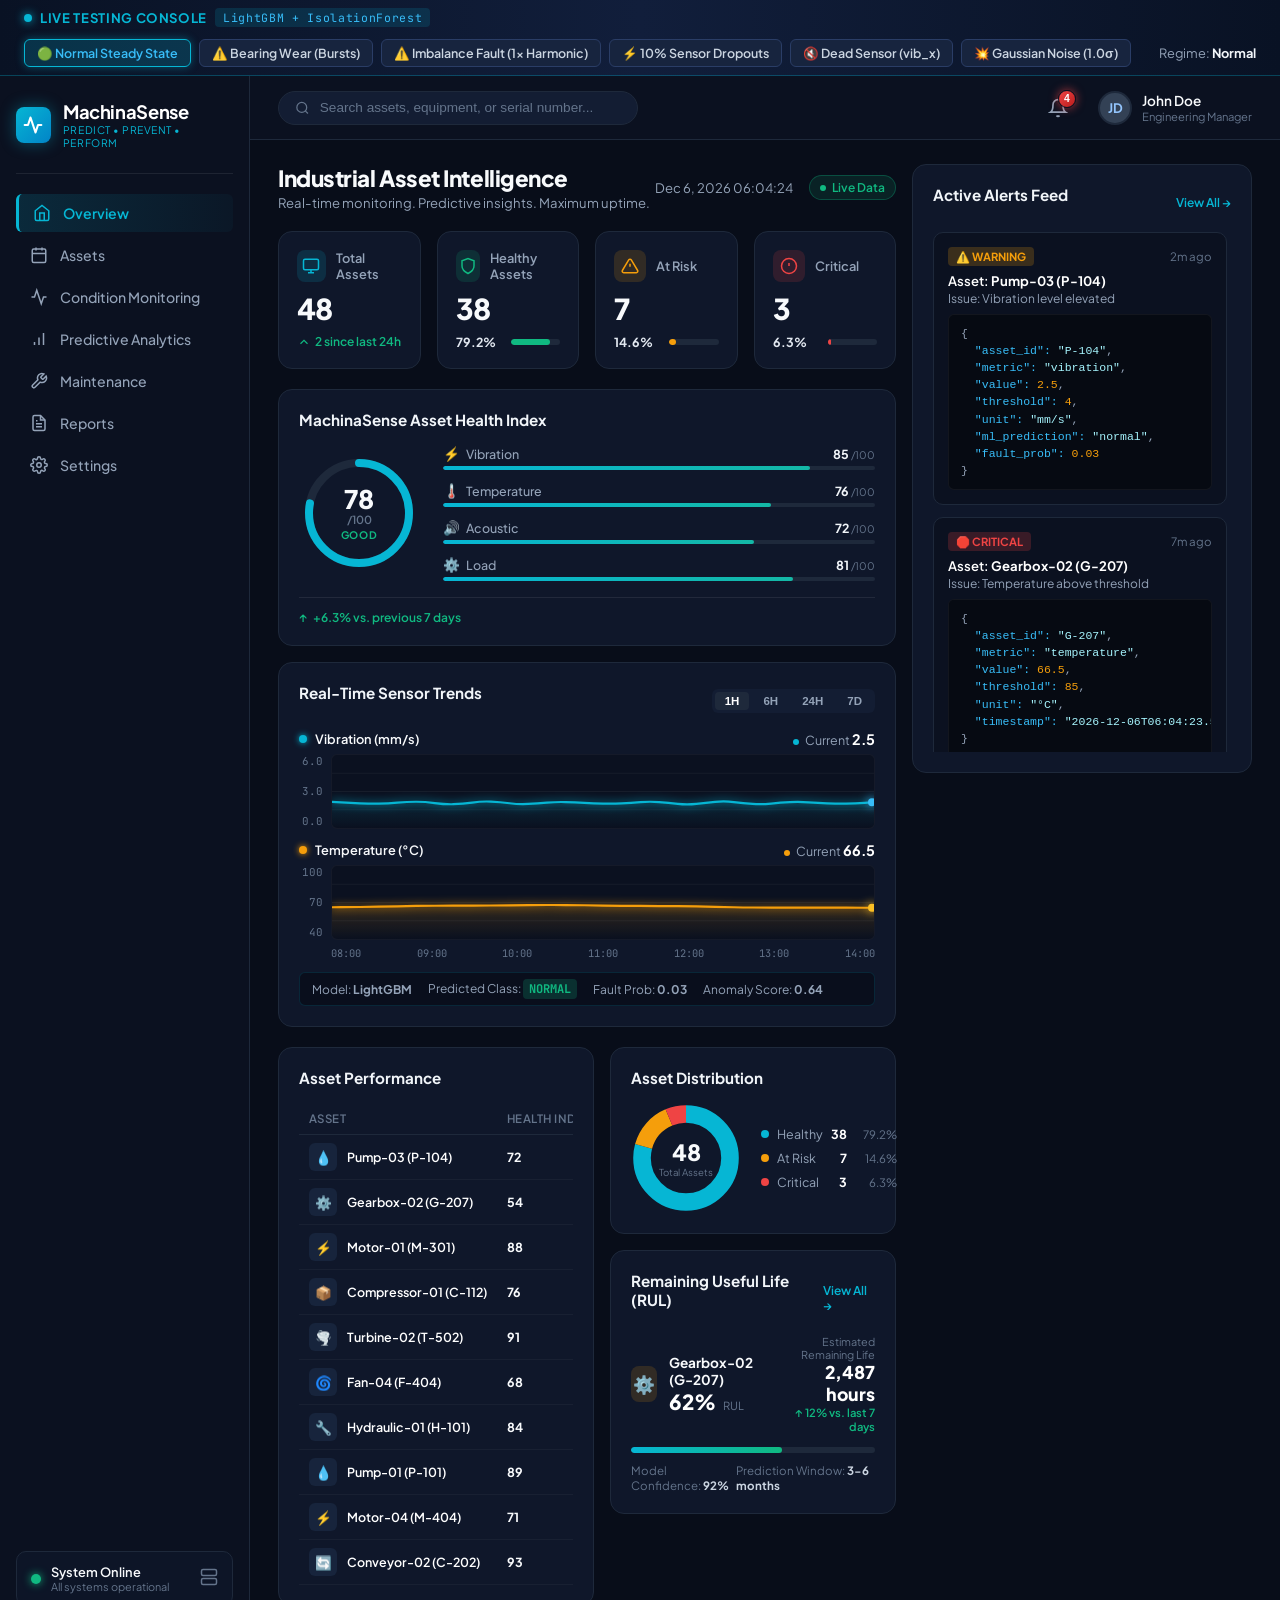
==== commit 806b8d34: "feat: add web frontend interface and backend server for MachinaSense industrial asset intelligence p" ====
--- a/public/index.html
+++ b/public/index.html
@@ -8,7 +8,7 @@
   <link rel="preconnect" href="https://fonts.googleapis.com">
   <link rel="preconnect" href="https://fonts.gstatic.com" crossorigin>
   <link href="https://fonts.googleapis.com/css2?family=Plus+Jakarta+Sans:wght@400;500;600;700;800&family=JetBrains+Mono:wght@400;500;600&display=swap" rel="stylesheet">
-  <link rel="stylesheet" href="style.css">
+  <link rel="stylesheet" href="style.css?v=3.1.0">
 </head>
 <body>
   <!-- Interactive Chaos Control Banner -->
@@ -317,6 +317,7 @@
                   </div>
 
                   <!-- Vibration Trend -->
+                  <!-- Vibration Trend -->
                   <div class="trend-section">
                     <div class="trend-meta">
                       <div class="trend-label">
@@ -327,8 +328,15 @@
                         <span class="pulse-dot"></span> Current <strong id="trend-vib-curr">2.48</strong>
                       </div>
                     </div>
-                    <div class="chart-canvas-container">
-                      <canvas id="canvas-vibration" width="600" height="90"></canvas>
+                    <div class="chart-with-y-axis">
+                      <div class="y-axis-labels">
+                        <span>6.0</span>
+                        <span>3.0</span>
+                        <span>0.0</span>
+                      </div>
+                      <div class="chart-canvas-container">
+                        <canvas id="canvas-vibration" width="600" height="75"></canvas>
+                      </div>
                     </div>
                   </div>
 
@@ -343,8 +351,24 @@
                         <span class="pulse-dot-amber"></span> Current <strong id="trend-temp-curr">68.4</strong>
                       </div>
                     </div>
-                    <div class="chart-canvas-container">
-                      <canvas id="canvas-temperature" width="600" height="90"></canvas>
+                    <div class="chart-with-y-axis">
+                      <div class="y-axis-labels">
+                        <span>100</span>
+                        <span>70</span>
+                        <span>40</span>
+                      </div>
+                      <div class="chart-canvas-container">
+                        <canvas id="canvas-temperature" width="600" height="75"></canvas>
+                      </div>
+                    </div>
+                    <div class="x-axis-timestamps">
+                      <span>08:00</span>
+                      <span>09:00</span>
+                      <span>10:00</span>
+                      <span>11:00</span>
+                      <span>12:00</span>
+                      <span>13:00</span>
+                      <span>14:00</span>
                     </div>
                   </div>
 
@@ -358,7 +382,7 @@
                 </div>
               </div>
 
-              <!-- Bottom Grid: Asset Performance -->
+              <!-- Bottom Grid: Asset Performance & Distribution + RUL (Matching Image 2) -->
               <div class="bottom-grid">
                 <!-- Asset Performance Table -->
                 <div class="panel-card asset-perf-card">
@@ -369,7 +393,6 @@
                         <tr>
                           <th>Asset</th>
                           <th>Health Index</th>
-                          <th>Trend</th>
                           <th>Vibration (mm/s)</th>
                           <th>Temp (°C)</th>
                           <th>Status</th>
@@ -381,90 +404,92 @@
                     </table>
                   </div>
                 </div>
-              </div>
-
-            </div>
-
-            <!-- Intelligence & Alerts Right Panel -->
+
+                <!-- Asset Distribution Donut & Remaining Useful Life (RUL) Stack -->
+                <div class="dist-rul-col">
+                  <!-- Asset Distribution Donut -->
+                  <div class="panel-card asset-dist-card">
+                    <div class="panel-title">Asset Distribution</div>
+                    <div class="donut-wrap">
+                      <div class="donut-chart-box">
+                        <svg class="donut-svg" viewBox="0 0 100 100">
+                          <circle class="donut-segment seg-healthy" cx="50" cy="50" r="40" stroke-dasharray="199 251" stroke-dashoffset="0"></circle>
+                          <circle class="donut-segment seg-risk" cx="50" cy="50" r="40" stroke-dasharray="36 251" stroke-dashoffset="-199"></circle>
+                          <circle class="donut-segment seg-critical" cx="50" cy="50" r="40" stroke-dasharray="16 251" stroke-dashoffset="-235"></circle>
+                        </svg>
+                        <div class="donut-center-text">
+                          <div class="donut-number" id="donut-total">48</div>
+                          <div class="donut-label">Total Assets</div>
+                        </div>
+                      </div>
+
+                      <div class="donut-legend">
+                        <div class="legend-row">
+                          <span class="legend-bullet bullet-healthy"></span>
+                          <span class="legend-name">Healthy</span>
+                          <strong class="legend-count" id="legend-h-count">38</strong>
+                          <span class="legend-pct" id="legend-h-pct">79.2%</span>
+                        </div>
+                        <div class="legend-row">
+                          <span class="legend-bullet bullet-risk"></span>
+                          <span class="legend-name">At Risk</span>
+                          <strong class="legend-count" id="legend-r-count">7</strong>
+                          <span class="legend-pct" id="legend-r-pct">14.6%</span>
+                        </div>
+                        <div class="legend-row">
+                          <span class="legend-bullet bullet-critical"></span>
+                          <span class="legend-name">Critical</span>
+                          <strong class="legend-count" id="legend-c-count">3</strong>
+                          <span class="legend-pct" id="legend-c-pct">6.2%</span>
+                        </div>
+                      </div>
+                    </div>
+                  </div>
+
+                  <!-- Remaining Useful Life (RUL) -->
+                  <div class="panel-card rul-card">
+                    <div class="rul-header">
+                      <div class="panel-title">Remaining Useful Life (RUL)</div>
+                      <a href="#predictive" class="view-all-link">View All →</a>
+                    </div>
+                    <div class="rul-body">
+                      <div class="rul-asset-row">
+                        <div class="rul-icon-gear">⚙️</div>
+                        <div class="rul-asset-info">
+                          <div class="rul-asset-name" id="rul-asset-name">Gearbox-02 (G-207)</div>
+                          <div class="rul-metric">
+                            <span class="rul-pct-big" id="rul-pct-val">62%</span>
+                            <small>RUL</small>
+                          </div>
+                        </div>
+                        <div class="rul-estimate-box">
+                          <div class="rul-sub-label">Estimated Remaining Life</div>
+                          <div class="rul-hours" id="rul-hours-val">2,487 hours</div>
+                          <div class="rul-change-up">↑ 12% vs. last 7 days</div>
+                        </div>
+                      </div>
+
+                      <div class="rul-bar-track">
+                        <div class="rul-bar-fill" id="rul-bar-fill" style="width: 62%;"></div>
+                      </div>
+
+                      <div class="rul-footer-stats">
+                        <div>Model Confidence: <strong id="rul-confidence">92%</strong></div>
+                        <div>Prediction Window: <strong id="rul-window">3-6 months</strong></div>
+                      </div>
+                    </div>
+                  </div>
+                </div><!-- .dist-rul-col -->
+              </div><!-- .bottom-grid -->
+
+            </div><!-- .dashboard-left-col -->
+
+            <!-- Intelligence & Alerts Right Panel: Active Alerts Feed (Spans Full Height) -->
             <aside class="dashboard-right-col">
-              <!-- Asset Distribution Donut -->
-              <div class="panel-card asset-dist-card">
-                <div class="panel-title">Asset Distribution</div>
-                <div class="donut-wrap">
-                  <div class="donut-chart-box">
-                    <svg class="donut-svg" viewBox="0 0 100 100">
-                      <circle class="donut-segment seg-healthy" cx="50" cy="50" r="40" stroke-dasharray="199 251" stroke-dashoffset="0"></circle>
-                      <circle class="donut-segment seg-risk" cx="50" cy="50" r="40" stroke-dasharray="36 251" stroke-dashoffset="-199"></circle>
-                      <circle class="donut-segment seg-critical" cx="50" cy="50" r="40" stroke-dasharray="16 251" stroke-dashoffset="-235"></circle>
-                    </svg>
-                    <div class="donut-center-text">
-                      <div class="donut-number" id="donut-total">48</div>
-                      <div class="donut-label">Total Assets</div>
-                    </div>
-                  </div>
-
-                  <div class="donut-legend">
-                    <div class="legend-row">
-                      <span class="legend-bullet bullet-healthy"></span>
-                      <span class="legend-name">Healthy</span>
-                      <strong class="legend-count" id="legend-h-count">38</strong>
-                      <span class="legend-pct" id="legend-h-pct">79.2%</span>
-                    </div>
-                    <div class="legend-row">
-                      <span class="legend-bullet bullet-risk"></span>
-                      <span class="legend-name">At Risk</span>
-                      <strong class="legend-count" id="legend-r-count">7</strong>
-                      <span class="legend-pct" id="legend-r-pct">14.6%</span>
-                    </div>
-                    <div class="legend-row">
-                      <span class="legend-bullet bullet-critical"></span>
-                      <span class="legend-name">Critical</span>
-                      <strong class="legend-count" id="legend-c-count">3</strong>
-                      <span class="legend-pct" id="legend-c-pct">6.2%</span>
-                    </div>
-                  </div>
-                </div>
-              </div>
-
-              <!-- Remaining Useful Life (RUL) -->
-              <div class="panel-card rul-card">
-                <div class="rul-header">
-                  <div class="panel-title">Remaining Useful Life (RUL)</div>
-                  <a href="#predictive" class="view-all-link">View Models →</a>
-                </div>
-                <div class="rul-body">
-                  <div class="rul-asset-row">
-                    <div class="rul-icon-gear">⚙️</div>
-                    <div class="rul-asset-info">
-                      <div class="rul-asset-name" id="rul-asset-name">Gearbox-02 (G-207)</div>
-                      <div class="rul-metric">
-                        <span class="rul-pct-big" id="rul-pct-val">62%</span>
-                        <small>RUL</small>
-                      </div>
-                    </div>
-                    <div class="rul-estimate-box">
-                      <div class="rul-sub-label">Estimated Remaining Life</div>
-                      <div class="rul-hours" id="rul-hours-val">2,487 hours</div>
-                      <div class="rul-change-up">↑ 12% vs. last 7 days</div>
-                    </div>
-                  </div>
-
-                  <div class="rul-bar-track">
-                    <div class="rul-bar-fill" id="rul-bar-fill" style="width: 62%;"></div>
-                  </div>
-
-                  <div class="rul-footer-stats">
-                    <div>Model Confidence: <strong id="rul-confidence">92%</strong></div>
-                    <div>Prediction Window: <strong id="rul-window">3-6 months</strong></div>
-                  </div>
-                </div>
-              </div>
-
-              <!-- Active Alerts Feed -->
               <div class="panel-card alerts-feed-card">
                 <div class="alerts-feed-header">
                   <div class="panel-title">Active Alerts Feed</div>
-                  <a href="#condition" class="view-all-link">Inspect All →</a>
+                  <a href="#condition" class="view-all-link">View All →</a>
                 </div>
                 <div class="alerts-list" id="alerts-container">
                   <!-- Dynamically populated alert cards -->
@@ -1159,6 +1184,153 @@
   <!-- Real-Time Floating Anomaly Toast Container -->
   <div class="toast-container" id="toast-container" aria-live="polite"></div>
 
-  <script src="app.js"></script>
+  <!-- ================================================================= -->
+  <!-- MODAL: DYNAMIC MACHINE REGISTRATION                              -->
+  <!-- ================================================================= -->
+  <div class="modal-backdrop" id="modal-register-asset" role="dialog" aria-modal="true" aria-labelledby="modal-reg-title" style="display: none;">
+    <div class="modal-dialog">
+      <div class="modal-header">
+        <div class="modal-header-icon">⚙️</div>
+        <div class="modal-header-text">
+          <h2 class="modal-title" id="modal-reg-title">Register Industrial Asset</h2>
+          <p class="modal-subtitle">Configure equipment telemetry, physical ratings, and operational baseline.</p>
+        </div>
+        <button type="button" class="modal-close-btn" id="btn-close-modal" aria-label="Close modal">✕</button>
+      </div>
+
+      <form id="form-register-asset" class="modal-form" onsubmit="return false;">
+        <!-- Machine Type Selection Grid -->
+        <div class="form-section">
+          <label class="form-section-title">1. Select Machine Category (Dynamic Telemetry Schema)</label>
+          <div class="machine-type-grid" id="machine-type-selector">
+            <button type="button" class="type-btn active" data-type="pump">
+              <span class="type-icon">💧</span>
+              <span class="type-name">Pump</span>
+              <span class="type-desc">Centrifugal / Slurry</span>
+            </button>
+            <button type="button" class="type-btn" data-type="motor">
+              <span class="type-icon">⚡</span>
+              <span class="type-name">Motor</span>
+              <span class="type-desc">Induction / VFD</span>
+            </button>
+            <button type="button" class="type-btn" data-type="gearbox">
+              <span class="type-icon">⚙️</span>
+              <span class="type-name">Gearbox</span>
+              <span class="type-desc">Helical / Planetary</span>
+            </button>
+            <button type="button" class="type-btn" data-type="compressor">
+              <span class="type-icon">📦</span>
+              <span class="type-name">Compressor</span>
+              <span class="type-desc">Screw / Piston</span>
+            </button>
+            <button type="button" class="type-btn" data-type="turbine">
+              <span class="type-icon">🌪️</span>
+              <span class="type-name">Turbine</span>
+              <span class="type-desc">Gas / Steam</span>
+            </button>
+            <button type="button" class="type-btn" data-type="fan">
+              <span class="type-icon">🌀</span>
+              <span class="type-name">Cooling Fan</span>
+              <span class="type-desc">Draft / Blower</span>
+            </button>
+            <button type="button" class="type-btn" data-type="hydraulic">
+              <span class="type-icon">🔧</span>
+              <span class="type-name">Hydraulic</span>
+              <span class="type-desc">Power Unit</span>
+            </button>
+            <button type="button" class="type-btn" data-type="conveyor">
+              <span class="type-icon">🔄</span>
+              <span class="type-name">Conveyor</span>
+              <span class="type-desc">Belt / Overland</span>
+            </button>
+            <button type="button" class="type-btn" data-type="cnc">
+              <span class="type-icon">🎛️</span>
+              <span class="type-name">CNC Center</span>
+              <span class="type-desc">Multi-Axis Mill</span>
+            </button>
+          </div>
+        </div>
+
+        <!-- General Machine Identification -->
+        <div class="form-section">
+          <label class="form-section-title">2. General Identification & Placement</label>
+          <div class="form-row-grid">
+            <div class="form-field">
+              <label for="reg-asset-name">Machine / Equipment Name <span class="req">*</span></label>
+              <input type="text" id="reg-asset-name" class="form-input" required placeholder="e.g. Slurry Feed Pump-04" />
+            </div>
+            <div class="form-field">
+              <label for="reg-asset-id">Asset Tag / Serial ID <span class="req">*</span></label>
+              <input type="text" id="reg-asset-id" class="form-input" required placeholder="e.g. P-105" />
+            </div>
+          </div>
+
+          <div class="form-row-grid">
+            <div class="form-field">
+              <label for="reg-asset-location">Plant Bay / Location</label>
+              <select id="reg-asset-location" class="form-select">
+                <option value="Processing Bay 1">Processing Bay 1</option>
+                <option value="Processing Bay 2" selected>Processing Bay 2</option>
+                <option value="Drive Train B">Drive Train B</option>
+                <option value="Drive Train C">Drive Train C</option>
+                <option value="Intake Hall">Intake Hall</option>
+                <option value="Utility House 1">Utility House 1</option>
+                <option value="Utility House 2">Utility House 2</option>
+                <option value="Power Unit 1">Power Unit 1</option>
+                <option value="Press Line 3">Press Line 3</option>
+                <option value="Rooftop Bank A">Rooftop Bank A</option>
+                <option value="Bulk Transfer Yard">Bulk Transfer Yard</option>
+              </select>
+            </div>
+            <div class="form-field">
+              <label for="reg-asset-rpm">Operating Speed (RPM) <span class="req">*</span></label>
+              <input type="number" id="reg-asset-rpm" class="form-input" required value="1450" />
+            </div>
+          </div>
+
+          <div class="form-row-grid">
+            <div class="form-field">
+              <label for="reg-asset-tier">Criticality Tier</label>
+              <select id="reg-asset-tier" class="form-select">
+                <option value="Tier 1 - Critical (24/7 Monitoring)">Tier 1 - Critical (24/7 Real-Time Telemetry)</option>
+                <option value="Tier 2 - Essential">Tier 2 - Essential (Daily Shift Sampling)</option>
+                <option value="Tier 3 - Standard">Tier 3 - Standard / Balance of Plant</option>
+              </select>
+            </div>
+            <div class="form-field">
+              <label for="reg-asset-status">Commissioning Health Status</label>
+              <select id="reg-asset-status" class="form-select">
+                <option value="Healthy" selected>Healthy (Standard Baseline)</option>
+                <option value="At Risk">At Risk (Pre-existing Baseline Wear)</option>
+                <option value="Critical">Critical (Immediate Observation Required)</option>
+              </select>
+            </div>
+          </div>
+        </div>
+
+        <!-- Dynamic Fields Container (Populated based on Machine Type) -->
+        <div class="form-section">
+          <div class="dynamic-section-header">
+            <label class="form-section-title" id="dynamic-section-title">3. Pump-Specific Engineering & Sensor Parameters</label>
+            <span class="dynamic-schema-pill" id="dynamic-schema-badge">Pump Schema v2.4</span>
+          </div>
+          <div id="dynamic-fields-container" class="dynamic-fields-grid">
+            <!-- Dynamically populated fields -->
+          </div>
+        </div>
+
+        <!-- Modal Footer Actions -->
+        <div class="modal-footer">
+          <button type="button" class="btn-cancel" id="btn-cancel-modal">Cancel</button>
+          <button type="submit" class="btn-primary-glow" id="btn-submit-asset">
+            <span>Register Asset & Connect Sensors</span>
+            <svg width="14" height="14" viewBox="0 0 24 24" fill="none" stroke="currentColor" stroke-width="2.5"><polyline points="20 6 9 17 4 12"></polyline></svg>
+          </button>
+        </div>
+      </form>
+    </div>
+  </div>
+
+  <script src="app.js?v=3.1.0"></script>
 </body>
 </html>
--- a/public/style.css
+++ b/public/style.css
@@ -1051,9 +1051,9 @@
 
 .dashboard-columns {
   display: grid;
-  grid-template-columns: minmax(0, 1fr) 380px;
+  grid-template-columns: minmax(0, 1fr) 340px;
   gap: 20px;
-  align-items: start;
+  align-items: stretch;
 }
 
 .dashboard-left-col {
@@ -1068,6 +1068,7 @@
   flex-direction: column;
   gap: 20px;
   min-width: 0;
+  height: 100%;
 }
 
 .page-title-row {
@@ -1231,7 +1232,7 @@
    ========================================================================== */
 .middle-grid {
   display: grid;
-  grid-template-columns: minmax(300px, 360px) minmax(0, 1fr);
+  grid-template-columns: minmax(0, 1.05fr) minmax(0, 0.95fr);
   gap: 16px;
   min-width: 0;
 }
@@ -1473,9 +1474,42 @@
   font-size: 0.9rem;
 }
 
+.chart-with-y-axis {
+  display: flex;
+  align-items: stretch;
+  gap: 8px;
+  width: 100%;
+}
+
+.y-axis-labels {
+  display: flex;
+  flex-direction: column;
+  justify-content: space-between;
+  font-family: var(--font-mono);
+  font-size: 0.68rem;
+  color: var(--text-dim);
+  text-align: right;
+  min-width: 24px;
+  padding: 2px 0;
+  user-select: none;
+  line-height: 1;
+}
+
+.x-axis-timestamps {
+  display: flex;
+  justify-content: space-between;
+  margin-left: 32px;
+  margin-top: 6px;
+  font-family: var(--font-mono);
+  font-size: 0.65rem;
+  color: var(--text-dim);
+  user-select: none;
+}
+
 .chart-canvas-container {
-  width: 100%;
-  height: 80px;
+  flex: 1;
+  min-width: 0;
+  height: 75px;
   background: #0b1120;
   border: 1px solid rgba(255, 255, 255, 0.04);
   border-radius: var(--radius-sm);
@@ -1530,16 +1564,16 @@
 }
 
 /* ==========================================================================
-   Bottom Grid
+   Bottom Grid (Matches Image 2 Layout)
    ========================================================================== */
 .bottom-grid {
-  display: block;
-  width: 100%;
+  display: grid;
+  grid-template-columns: minmax(0, 1.05fr) minmax(0, 0.95fr);
+  gap: 16px;
   min-width: 0;
 }
 
 .asset-perf-card {
-  width: 100%;
   min-width: 0;
 }
 
@@ -1552,20 +1586,44 @@
   width: 100%;
   border-collapse: collapse;
   text-align: left;
-  font-size: 0.8rem;
+  font-size: 0.78rem;
 }
 
 .assets-table th {
   color: var(--text-dim);
   font-weight: 600;
-  padding: 10px 12px;
+  padding: 8px 10px;
   border-bottom: 1px solid var(--border-card);
+  font-size: 0.72rem;
+  text-transform: uppercase;
+  letter-spacing: 0.04em;
+  white-space: nowrap;
 }
 
 .assets-table td {
-  padding: 12px;
+  padding: 8px 10px;
   border-bottom: 1px solid rgba(255, 255, 255, 0.04);
   vertical-align: middle;
+  white-space: nowrap;
+}
+
+.vib-spark-cell {
+  display: flex;
+  align-items: center;
+  gap: 8px;
+}
+
+.vib-spark-cell svg {
+  width: 52px;
+  height: 18px;
+  flex-shrink: 0;
+}
+
+.vib-spark-val {
+  font-weight: 700;
+  color: #fff;
+  font-size: 0.8rem;
+  font-family: var(--font-mono);
 }
 
 .asset-cell {
@@ -2475,4 +2533,348 @@
   }
 }
 
-
+/* ==========================================================================
+   Dynamic Machine Registration Modal
+   ========================================================================== */
+.modal-backdrop {
+  position: fixed;
+  top: 0;
+  left: 0;
+  right: 0;
+  bottom: 0;
+  background: rgba(3, 7, 18, 0.82);
+  backdrop-filter: blur(14px);
+  -webkit-backdrop-filter: blur(14px);
+  z-index: 9999;
+  display: flex;
+  align-items: center;
+  justify-content: center;
+  padding: 20px;
+  opacity: 0;
+  visibility: hidden;
+  transition: opacity 0.25s cubic-bezier(0.16, 1, 0.3, 1), visibility 0.25s;
+}
+
+.modal-backdrop.open {
+  opacity: 1;
+  visibility: visible;
+}
+
+.modal-dialog {
+  background: linear-gradient(180deg, #0d1527 0%, #080d1a 100%);
+  border: 1px solid rgba(255, 255, 255, 0.12);
+  border-radius: 18px;
+  width: 780px;
+  max-width: 95vw;
+  max-height: 90vh;
+  box-shadow: 0 30px 90px -15px rgba(0, 0, 0, 0.9), 0 0 35px rgba(6, 182, 212, 0.15);
+  display: flex;
+  flex-direction: column;
+  overflow: hidden;
+  transform: scale(0.96) translateY(12px);
+  transition: transform 0.25s cubic-bezier(0.16, 1, 0.3, 1);
+}
+
+.modal-backdrop.open .modal-dialog {
+  transform: scale(1) translateY(0);
+}
+
+.modal-header {
+  padding: 20px 24px;
+  background: rgba(15, 23, 42, 0.7);
+  border-bottom: 1px solid rgba(255, 255, 255, 0.08);
+  display: flex;
+  align-items: center;
+  gap: 14px;
+}
+
+.modal-header-icon {
+  width: 44px;
+  height: 44px;
+  background: rgba(6, 182, 212, 0.14);
+  border: 1px solid rgba(6, 182, 212, 0.3);
+  border-radius: 12px;
+  display: flex;
+  align-items: center;
+  justify-content: center;
+  font-size: 1.4rem;
+  color: var(--color-cyan);
+  flex-shrink: 0;
+}
+
+.modal-header-text {
+  flex: 1;
+  min-width: 0;
+}
+
+.modal-title {
+  font-size: 1.18rem;
+  font-weight: 800;
+  color: #fff;
+  letter-spacing: -0.01em;
+}
+
+.modal-subtitle {
+  font-size: 0.78rem;
+  color: var(--text-muted);
+  margin-top: 2px;
+}
+
+.modal-close-btn {
+  background: transparent;
+  border: none;
+  color: var(--text-muted);
+  font-size: 1.25rem;
+  cursor: pointer;
+  width: 32px;
+  height: 32px;
+  border-radius: 8px;
+  display: flex;
+  align-items: center;
+  justify-content: center;
+  transition: all 0.2s;
+}
+
+.modal-close-btn:hover {
+  color: #fff;
+  background: rgba(255, 255, 255, 0.1);
+}
+
+.modal-form {
+  padding: 20px 24px;
+  overflow-y: auto;
+  display: flex;
+  flex-direction: column;
+  gap: 20px;
+  max-height: calc(90vh - 150px);
+}
+
+.form-section {
+  display: flex;
+  flex-direction: column;
+  gap: 12px;
+}
+
+.form-section-title {
+  font-size: 0.82rem;
+  font-weight: 700;
+  color: #94a3b8;
+  text-transform: uppercase;
+  letter-spacing: 0.05em;
+  display: flex;
+  align-items: center;
+  gap: 8px;
+}
+
+/* Machine Type Category Grid */
+.machine-type-grid {
+  display: grid;
+  grid-template-columns: repeat(3, 1fr);
+  gap: 10px;
+}
+
+@media (max-width: 650px) {
+  .machine-type-grid {
+    grid-template-columns: repeat(2, 1fr);
+  }
+}
+
+.type-btn {
+  background: rgba(15, 23, 42, 0.65);
+  border: 1px solid rgba(255, 255, 255, 0.08);
+  border-radius: 10px;
+  padding: 10px 12px;
+  display: flex;
+  flex-direction: column;
+  align-items: flex-start;
+  gap: 3px;
+  cursor: pointer;
+  text-align: left;
+  transition: all 0.2s cubic-bezier(0.16, 1, 0.3, 1);
+}
+
+.type-btn:hover {
+  border-color: rgba(6, 182, 212, 0.4);
+  background: rgba(6, 182, 212, 0.07);
+  transform: translateY(-2px);
+}
+
+.type-btn.active {
+  border-color: var(--color-cyan);
+  background: rgba(6, 182, 212, 0.16);
+  box-shadow: 0 0 16px rgba(6, 182, 212, 0.25);
+}
+
+.type-icon {
+  font-size: 1.25rem;
+  margin-bottom: 2px;
+}
+
+.type-name {
+  font-size: 0.82rem;
+  font-weight: 700;
+  color: #fff;
+}
+
+.type-desc {
+  font-size: 0.68rem;
+  color: var(--text-dim);
+}
+
+/* Form Row Grid & Inputs */
+.form-row-grid {
+  display: grid;
+  grid-template-columns: 1fr 1fr;
+  gap: 14px;
+}
+
+.form-field {
+  display: flex;
+  flex-direction: column;
+  gap: 6px;
+}
+
+.form-field label {
+  font-size: 0.78rem;
+  font-weight: 600;
+  color: #cbd5e1;
+}
+
+.form-field .req {
+  color: var(--color-red);
+}
+
+.form-input,
+.form-select {
+  background: #090e1a;
+  border: 1px solid rgba(255, 255, 255, 0.12);
+  border-radius: 8px;
+  padding: 9px 12px;
+  font-size: 0.82rem;
+  color: #fff;
+  transition: border-color 0.2s, box-shadow 0.2s;
+  outline: none;
+  font-family: inherit;
+}
+
+.form-input:focus,
+.form-select:focus {
+  border-color: var(--color-cyan);
+  box-shadow: 0 0 10px rgba(6, 182, 212, 0.25);
+}
+
+.form-select {
+  cursor: pointer;
+}
+
+/* Dynamic Specific Telemetry Container */
+.dynamic-section-header {
+  display: flex;
+  align-items: center;
+  justify-content: space-between;
+}
+
+.dynamic-schema-pill {
+  font-size: 0.68rem;
+  font-family: var(--font-mono);
+  background: rgba(6, 182, 212, 0.14);
+  color: var(--color-cyan);
+  padding: 3px 8px;
+  border-radius: 20px;
+  border: 1px solid rgba(6, 182, 212, 0.3);
+}
+
+.dynamic-fields-grid {
+  display: grid;
+  grid-template-columns: repeat(2, 1fr);
+  gap: 14px;
+  background: rgba(6, 182, 212, 0.03);
+  border: 1px dashed rgba(6, 182, 212, 0.25);
+  border-radius: 12px;
+  padding: 16px;
+  animation: fadeInFields 0.3s cubic-bezier(0.16, 1, 0.3, 1);
+}
+
+@keyframes fadeInFields {
+  from { opacity: 0; transform: translateY(6px); }
+  to { opacity: 1; transform: translateY(0); }
+}
+
+/* Modal Footer */
+.modal-footer {
+  padding: 16px 24px;
+  background: rgba(15, 23, 42, 0.8);
+  border-top: 1px solid rgba(255, 255, 255, 0.08);
+  display: flex;
+  align-items: center;
+  justify-content: flex-end;
+  gap: 12px;
+}
+
+.btn-cancel {
+  background: transparent;
+  border: 1px solid rgba(255, 255, 255, 0.15);
+  color: var(--text-muted);
+  padding: 9px 18px;
+  border-radius: 8px;
+  font-size: 0.82rem;
+  font-weight: 600;
+  cursor: pointer;
+  transition: all 0.2s;
+}
+
+.btn-cancel:hover {
+  background: rgba(255, 255, 255, 0.06);
+  color: #fff;
+  border-color: rgba(255, 255, 255, 0.25);
+}
+
+.btn-primary-glow {
+  background: linear-gradient(135deg, #06b6d4 0%, #0284c7 100%);
+  color: #fff;
+  border: none;
+  padding: 9px 20px;
+  border-radius: 8px;
+  font-size: 0.82rem;
+  font-weight: 700;
+  cursor: pointer;
+  display: inline-flex;
+  align-items: center;
+  gap: 8px;
+  box-shadow: 0 4px 14px rgba(6, 182, 212, 0.4);
+  transition: all 0.2s cubic-bezier(0.16, 1, 0.3, 1);
+}
+
+.btn-primary-glow:hover {
+  transform: translateY(-2px);
+  box-shadow: 0 6px 20px rgba(6, 182, 212, 0.6);
+  background: linear-gradient(135deg, #22d3ee 0%, #0369a1 100%);
+}
+
+.btn-primary-glow:active {
+  transform: translateY(0);
+}
+
+/* Glowing tag on newly registered fleet cards */
+.badge-new-asset {
+  position: absolute;
+  top: 10px;
+  right: 10px;
+  background: linear-gradient(135deg, #10b981, #059669);
+  color: #fff;
+  font-size: 0.62rem;
+  font-weight: 800;
+  text-transform: uppercase;
+  letter-spacing: 0.06em;
+  padding: 2px 7px;
+  border-radius: 10px;
+  box-shadow: 0 0 10px rgba(16, 185, 129, 0.6);
+  animation: pulseNew 2s infinite;
+}
+
+@keyframes pulseNew {
+  0%, 100% { opacity: 1; transform: scale(1); }
+  50% { opacity: 0.85; transform: scale(1.06); }
+}
+
+
